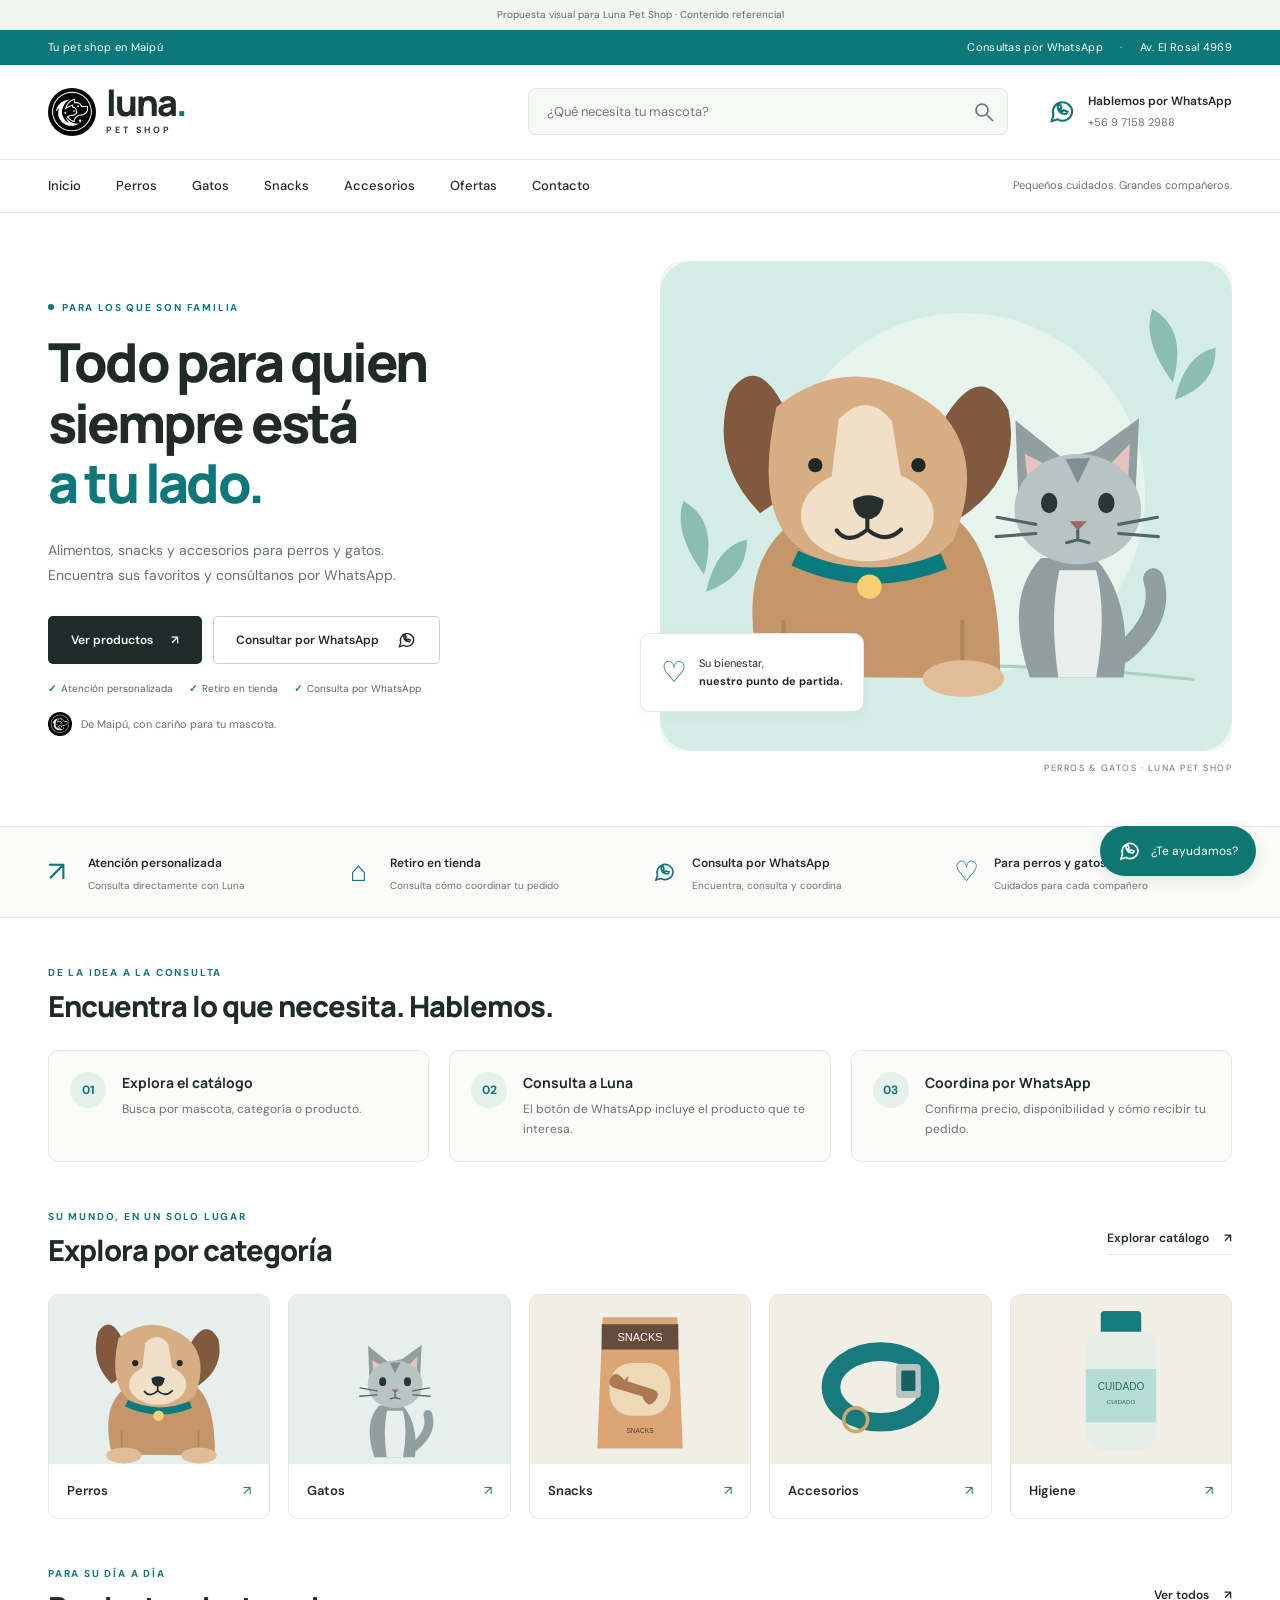
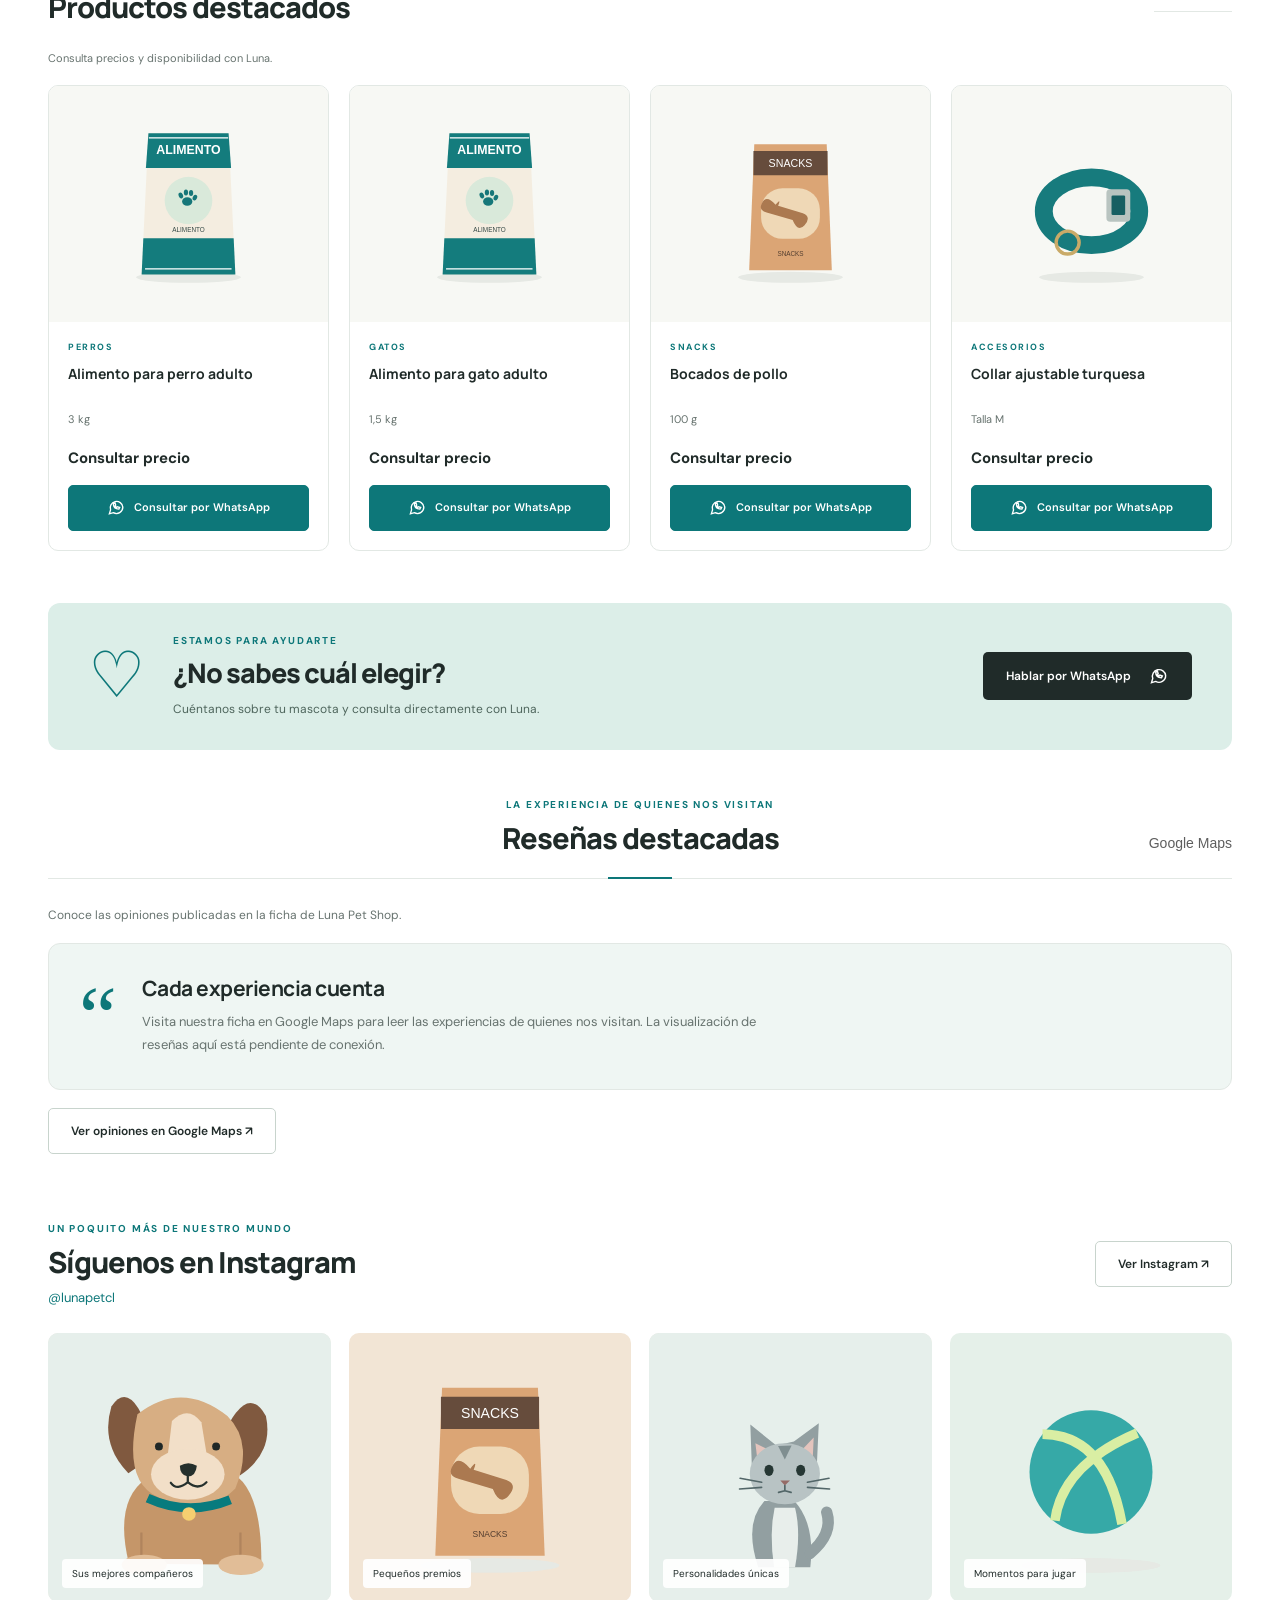
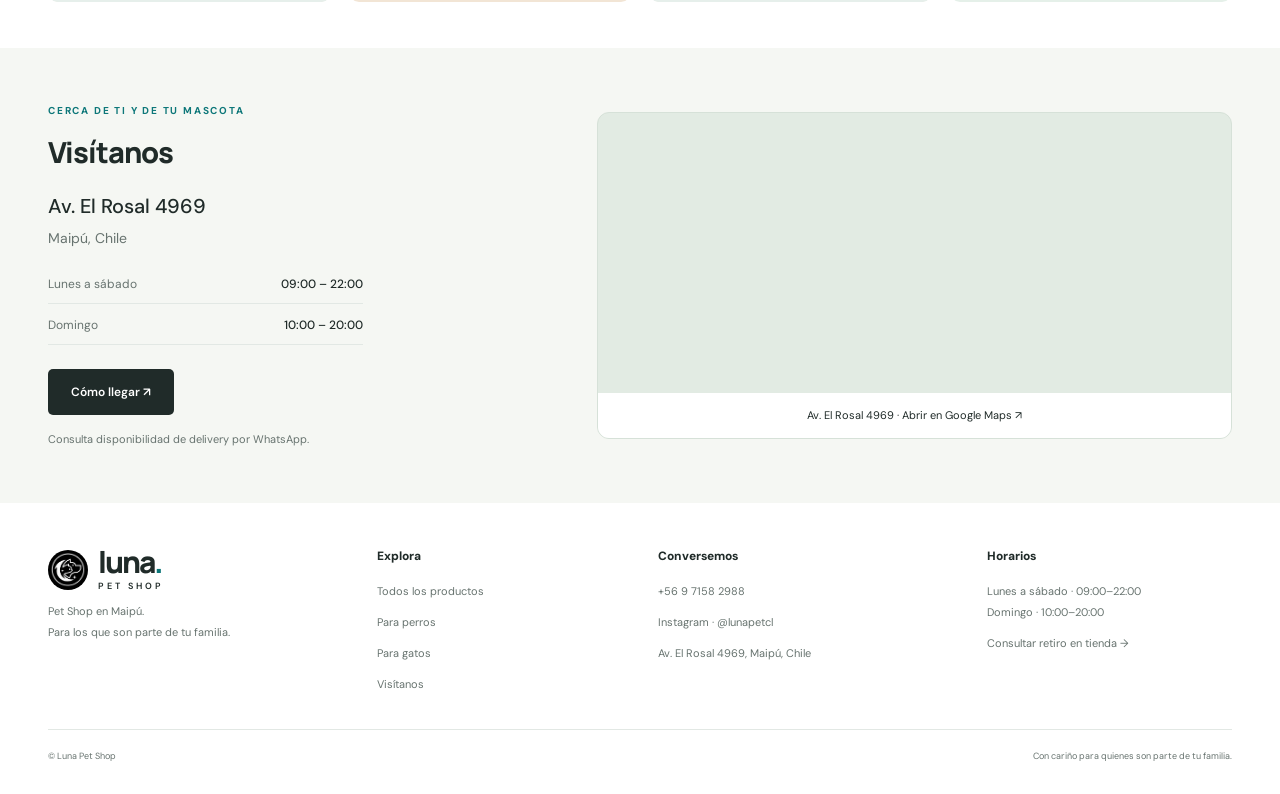
==== index.html @ 45b45372 "Create Luna Pet Shop catalog demo" ====
<!doctype html>
<html lang="es-CL">
<head>
<meta charset="utf-8">
<meta name="viewport" content="width=device-width, initial-scale=1">
<title>Luna Pet Shop | Todo para tu mascota en Maipú</title>
<meta name="description" content="Demo de Luna Pet Shop en Maipú. Explora alimentos, snacks y accesorios para perros y gatos, y consulta por WhatsApp.">
<meta property="og:title" content="Luna Pet Shop | Todo para tu mascota en Maipú">
<meta property="og:description" content="Demo de Luna Pet Shop en Maipú. Explora alimentos, snacks y accesorios para perros y gatos, y consulta por WhatsApp.">
<meta property="og:type" content="website">
<meta property="og:locale" content="es_CL">
<meta property="og:image" content="img/hero/companeros.svg">
<meta name="theme-color" content="#0d7779">
<link rel="icon" href="img/logo/luna.png" type="image/png">
<link href="https://cdn.jsdelivr.net/npm/bootstrap@5.3.3/dist/css/bootstrap.min.css" rel="stylesheet">
<link href="css/style.css" rel="stylesheet">
<script src="js/productos.js" defer>
</script>
<script src="js/main.js" defer>
</script>
<script src="js/resenas-config.js" defer></script>
<script src="js/resenas.js" defer></script>
</head>
<body data-page="home"><a class="skip-link" href="#main">Saltar al contenido</a>
<div class="proposal-bar">Propuesta visual para Luna Pet Shop · Contenido referencial</div>
<header>
<div class="topbar">
<div class="shell"><span>Tu pet shop en Maipú</span><span>Consultas por WhatsApp <span class="top-separator">·</span> Av. El Rosal 4969</span>
</div>
</div>
<div class="shell header-main"><a class="logo" href="index.html" aria-label="Luna Pet Shop, inicio"><img src="img/logo/luna.png" width="48" height="48" alt=""><span>luna<span class="logo-dot">.</span><small>PET SHOP</small></span></a>
<form id="header-search-form" class="header-search" action="productos.html" role="search"><label class="visually-hidden" for="header-search">Buscar productos</label><input id="header-search" name="q" type="search" placeholder="¿Qué necesita tu mascota?"><button type="submit" aria-label="Buscar"><svg viewBox="0 0 24 24" aria-hidden="true"><circle cx="10" cy="10" r="6"/><path d="m15 15 6 6"/></svg></button>
</form><a class="header-wa" data-whatsapp><svg viewBox="0 0 24 24" aria-hidden="true"><path d="M20 11.5a8 8 0 0 1-12 7L3 20l1.5-5A8 8 0 1 1 20 11.5Z"/><path d="M8 7q0 7 7 7l1-2-3-1-1 1-2-2 1-1-1-3Z"/></svg><span>Hablemos por WhatsApp<small>+56 9 7158 2988</small></span></a><button id="menu-toggle" class="menu-toggle" aria-label="Abrir menú" aria-expanded="false" aria-controls="main-nav"><span></span><span></span><span></span></button>
</div>
<nav id="main-nav" class="main-nav" aria-label="Navegación principal">
<div class="shell nav-inner"><a href="index.html">Inicio</a><a href="productos.html?categoria=perros">Perros</a><a href="productos.html?categoria=gatos">Gatos</a><a href="productos.html?categoria=snacks">Snacks</a><a href="productos.html?categoria=accesorios">Accesorios</a><a href="productos.html?ofertas=true">Ofertas</a><a href="index.html#contacto">Contacto</a><span class="nav-note">Pequeños cuidados. Grandes compañeros.</span>
</div>
</nav>
</header>
<main id="main">
<section class="hero shell">
<div class="hero-copy">
<p class="eyebrow"><span></span> PARA LOS QUE SON FAMILIA</p>
<h1>Todo para quien <br>siempre está <br><em>a tu lado.</em>
</h1>
<p class="hero-description">Alimentos, snacks y accesorios para perros y gatos.<br>Encuentra sus favoritos y consúltanos por WhatsApp.</p>
<div class="hero-actions"><a class="button button-dark" href="productos.html">Ver productos <span aria-hidden="true">↗</span></a><a class="button button-outline" data-whatsapp>Consultar por WhatsApp <svg viewBox="0 0 24 24" aria-hidden="true"><path d="M20 11.5a8 8 0 0 1-12 7L3 20l1.5-5A8 8 0 1 1 20 11.5Z"/><path d="M8 7q0 7 7 7l1-2-3-1-1 1-2-2 1-1-1-3Z"/></svg></a>
</div>
<ul class="hero-trust" aria-label="Atención de Luna Pet Shop">
<li>Atención personalizada</li>
<li>Retiro en tienda</li>
<li>Consulta por WhatsApp</li>
</ul>
<div class="hero-footnote"><img src="img/logo/luna.png" width="26" height="26" alt=""><span>De Maipú, con cariño para tu mascota.</span>
</div>
</div>
<div class="hero-visual"><img class="hero-art" src="img/hero/companeros.svg" data-photo-src="" data-fallback="img/hero/companeros.svg" width="560" height="480" alt="Un perro y un gato, compañeros de Luna Pet Shop">
<div class="hero-tag"><span class="tag-paw">♡</span><span>Su bienestar,<br><strong>nuestro punto de partida.</strong></span>
</div><span class="visual-note">PERROS & GATOS · LUNA PET SHOP</span>
</div>
</section>
<section class="benefit-strip">
<div class="shell benefits">
<div><span class="benefit-icon">↗</span>
<p><strong>Atención personalizada</strong><small>Consulta directamente con Luna</small>
</p>
</div>
<div><span class="benefit-icon">⌂</span>
<p><strong>Retiro en tienda</strong><small>Consulta cómo coordinar tu pedido</small>
</p>
</div>
<div><svg viewBox="0 0 24 24" aria-hidden="true"><path d="M20 11.5a8 8 0 0 1-12 7L3 20l1.5-5A8 8 0 1 1 20 11.5Z"/><path d="M8 7q0 7 7 7l1-2-3-1-1 1-2-2 1-1-1-3Z"/></svg>
<p><strong>Consulta por WhatsApp</strong><small>Encuentra, consulta y coordina</small>
</p>
</div>
<div><span class="benefit-icon">♡</span>
<p><strong>Para perros y gatos</strong><small>Cuidados para cada compañero</small>
</p>
</div>
</div>
</section>
<section class="shell section-space consultation-flow" aria-labelledby="flow-title">
<div class="section-heading"><div><p class="eyebrow">DE LA IDEA A LA CONSULTA</p><h2 id="flow-title">Encuentra lo que necesita. Hablemos.</h2></div></div>
<div class="flow-grid">
<article><span class="flow-number" aria-hidden="true">01</span><div><h3>Explora el catálogo</h3><p>Busca por mascota, categoría o producto.</p></div></article>
<article><span class="flow-number" aria-hidden="true">02</span><div><h3>Consulta a Luna</h3><p>El botón de WhatsApp incluye el producto que te interesa.</p></div></article>
<article><span class="flow-number" aria-hidden="true">03</span><div><h3>Coordina por WhatsApp</h3><p>Confirma precio, disponibilidad y cómo recibir tu pedido.</p></div></article>
</div>
</section>
<section class="shell section-space">
<div class="section-heading">
<div>
<p class="eyebrow">SU MUNDO, EN UN SOLO LUGAR</p>
<h2>Explora por categoría</h2>
</div><a class="text-link" href="productos.html">Explorar catálogo <span aria-hidden="true">↗</span></a>
</div>
<div class="category-grid"><a class="category-card" href="productos.html?categoria=perros"><img src="img/categorias/perros.svg" data-photo-src="" data-fallback="img/categorias/perros.svg" alt="Ilustración de perros" width="500" height="500" loading="lazy"><span>Perros<b aria-hidden="true">↗</b></span></a><a class="category-card" href="productos.html?categoria=gatos"><img src="img/categorias/gatos.svg" data-photo-src="" data-fallback="img/categorias/gatos.svg" alt="Ilustración de gatos" width="500" height="500" loading="lazy"><span>Gatos<b aria-hidden="true">↗</b></span></a><a class="category-card" href="productos.html?categoria=snacks"><img src="img/categorias/snacks.svg" data-photo-src="" data-fallback="img/categorias/snacks.svg" alt="Ilustración de snacks" width="500" height="500" loading="lazy"><span>Snacks<b aria-hidden="true">↗</b></span></a><a class="category-card" href="productos.html?categoria=accesorios"><img src="img/categorias/accesorios.svg" data-photo-src="" data-fallback="img/categorias/accesorios.svg" alt="Ilustración de accesorios" width="500" height="500" loading="lazy"><span>Accesorios<b aria-hidden="true">↗</b></span></a><a class="category-card" href="productos.html?categoria=higiene"><img src="img/categorias/higiene.svg" data-photo-src="" data-fallback="img/categorias/higiene.svg" alt="Ilustración de higiene" width="500" height="500" loading="lazy"><span>Higiene<b aria-hidden="true">↗</b></span></a>
</div>
</section>
<section class="shell featured section-space">
<div class="section-heading">
<div>
<p class="eyebrow">PARA SU DÍA A DÍA</p>
<h2>Productos destacados</h2>
</div><a class="text-link" href="productos.html">Ver todos <span aria-hidden="true">↗</span></a>
</div>
<p class="demo-note">Consulta precios y disponibilidad con Luna.</p>
<div id="product-grid" class="product-grid">
</div>
<div id="empty-state" class="empty-state" hidden>
<h3>No encontramos productos aquí</h3>
<p>Prueba otra búsqueda o consulta a Luna por WhatsApp.</p><button id="reset-filters" class="button button-dark" type="button">Ver todos los productos</button>
</div>
<noscript>
<p>Activa JavaScript para explorar los productos. También puedes consultar por WhatsApp.</p>
</noscript>
</section>
<section class="shell advice">
<div class="advice-mark" aria-hidden="true">♡</div>
<div>
<p class="eyebrow">ESTAMOS PARA AYUDARTE</p>
<h2>¿No sabes cuál elegir?</h2>
<p>Cuéntanos sobre tu mascota y consulta directamente con Luna.</p>
</div><a class="button button-dark" data-whatsapp="Hola Luna 🐾, quisiera orientación para elegir un producto para mi mascota.">Hablar por WhatsApp <svg viewBox="0 0 24 24" aria-hidden="true"><path d="M20 11.5a8 8 0 0 1-12 7L3 20l1.5-5A8 8 0 1 1 20 11.5Z"/><path d="M8 7q0 7 7 7l1-2-3-1-1 1-2-2 1-1-1-3Z"/></svg></a>
</section>
<section class="shell section-space reviews" id="resenas" aria-labelledby="reviews-title">
<div class="section-heading">
<div><p class="eyebrow">LA EXPERIENCIA DE QUIENES NOS VISITAN</p><h2 id="reviews-title">Reseñas destacadas</h2></div>
<span class="google-attribution" translate="no">Google Maps</span>
</div>
<div id="reviews-summary" class="reviews-summary" hidden></div>
<p id="reviews-status" class="reviews-status" role="status" aria-live="polite">Conoce las opiniones publicadas en la ficha de Luna Pet Shop.</p>
<div id="reviews-empty" class="reviews-empty"><span class="reviews-symbol" aria-hidden="true">“</span><div><h3>Cada experiencia cuenta</h3><p>Visita nuestra ficha en Google Maps para leer las experiencias de quienes nos visitan. La visualización de reseñas aquí está pendiente de conexión.</p></div></div>
<div class="reviews-grid"></div>
<div class="reviews-actions"><button id="load-reviews" class="button button-outline" type="button" hidden>Cargar reseñas de Google</button><a id="reviews-source" class="button button-outline" href="https://www.google.com/maps/place/Luna+Pet+Shop/data=!4m6!3m5!1s0x9662c3c7f14491bf:0x6c3e3199cd6242b4!8m2!3d-33.4865411!4d-70.7688332!16s%2Fg%2F11h1mkxsmc?hl=es" target="_blank" rel="noopener noreferrer">Ver opiniones en Google Maps ↗</a></div>
<div id="reviews-attributions" class="review-credits"></div>
<p id="reviews-policy" class="review-policy" hidden>Opiniones de usuarios de Google Maps. <a href="https://support.google.com/contributionpolicy/answer/7400114" target="_blank" rel="noopener noreferrer">Política de reseñas de Google</a>.</p>
</section>
<section class="shell section-space instagram">
<div class="section-heading">
<div>
<p class="eyebrow">UN POQUITO MÁS DE NUESTRO MUNDO</p>
<h2>Síguenos en Instagram</h2>
<p>@lunapetcl</p>
</div><a class="button button-outline" href="https://www.instagram.com/lunapetcl/" target="_blank" rel="noopener noreferrer">Ver Instagram ↗</a>
</div>
<div class="instagram-grid"><a class="instagram-card" href="https://www.instagram.com/lunapetcl/" target="_blank" rel="noopener noreferrer" aria-label="Ver en Instagram: Sus mejores compañeros"><img src="img/categorias/perros.svg" data-photo-src="" data-fallback="img/categorias/perros.svg" alt="Espacio para una fotografía real de perros" loading="lazy"><span class="instagram-caption">Sus mejores compañeros</span><span class="instagram-overlay">Ver en Instagram ↗</span></a><a class="instagram-card" href="https://www.instagram.com/lunapetcl/" target="_blank" rel="noopener noreferrer" aria-label="Ver en Instagram: Pequeños premios"><img src="img/productos/snack.svg" data-photo-src="" data-fallback="img/productos/snack.svg" alt="Espacio para una fotografía de snacks del negocio" loading="lazy"><span class="instagram-caption">Pequeños premios</span><span class="instagram-overlay">Ver en Instagram ↗</span></a><a class="instagram-card" href="https://www.instagram.com/lunapetcl/" target="_blank" rel="noopener noreferrer" aria-label="Ver en Instagram: Personalidades únicas"><img src="img/categorias/gatos.svg" data-photo-src="" data-fallback="img/categorias/gatos.svg" alt="Espacio para una fotografía real de gatos" loading="lazy"><span class="instagram-caption">Personalidades únicas</span><span class="instagram-overlay">Ver en Instagram ↗</span></a>
<a class="instagram-card" href="https://www.instagram.com/lunapetcl/" target="_blank" rel="noopener noreferrer" aria-label="Ver en Instagram: Momentos para jugar"><img src="img/productos/pelota.svg" data-photo-src="" data-fallback="img/productos/pelota.svg" alt="Accesorios para jugar con tu mascota" loading="lazy"><span class="instagram-caption">Momentos para jugar</span><span class="instagram-overlay">Ver en Instagram ↗</span></a>
</div>
</section>
<section id="contacto" class="visit">
<div class="shell visit-grid">
<div>
<p class="eyebrow">CERCA DE TI Y DE TU MASCOTA</p>
<h2>Visítanos</h2>
<p class="address">Av. El Rosal 4969<br><span>Maipú, Chile</span>
</p>
<dl class="hours">
<div>
<dt>Lunes a sábado</dt>
<dd>09:00 – 22:00</dd>
</div>
<div>
<dt>Domingo</dt>
<dd>10:00 – 20:00</dd>
</div>
</dl><a class="button button-dark" href="https://www.google.com/maps/place/Luna+Pet+Shop/data=!4m6!3m5!1s0x9662c3c7f14491bf:0x6c3e3199cd6242b4!8m2!3d-33.4865411!4d-70.7688332!16s%2Fg%2F11h1mkxsmc?hl=es" target="_blank" rel="noopener noreferrer">Cómo llegar ↗</a>
<p class="delivery-note">Consulta disponibilidad de delivery por WhatsApp.</p>
</div>
<div class="map-panel"><iframe title="Mapa: Luna Pet Shop, Av. El Rosal 4969, Maipú" src="https://maps.google.com/maps?q=Luna+Pet+Shop,+Av.+El+Rosal+4969,+Maipu&amp;ll=-33.4865411,-70.7688332&amp;z=17&amp;output=embed" loading="lazy" referrerpolicy="no-referrer-when-downgrade"></iframe><a href="https://www.google.com/maps/place/Luna+Pet+Shop/data=!4m6!3m5!1s0x9662c3c7f14491bf:0x6c3e3199cd6242b4!8m2!3d-33.4865411!4d-70.7688332!16s%2Fg%2F11h1mkxsmc?hl=es" target="_blank" rel="noopener noreferrer">Av. El Rosal 4969 · Abrir en Google Maps ↗</a>
</div>
</div>
</section>
</main>
<footer>
<div class="shell footer-grid">
<div><a class="logo" href="index.html" aria-label="Luna Pet Shop, inicio"><img src="img/logo/luna.png" width="48" height="48" alt=""><span>luna<span class="logo-dot">.</span><small>PET SHOP</small></span></a>
<p>Pet Shop en Maipú.<br>Para los que son parte de tu familia.</p>
</div>
<div>
<h2>Explora</h2><a href="productos.html">Todos los productos</a><a href="productos.html?categoria=perros">Para perros</a><a href="productos.html?categoria=gatos">Para gatos</a><a href="index.html#contacto">Visítanos</a>
</div>
<div>
<h2>Conversemos</h2><a data-whatsapp>+56 9 7158 2988</a><a href="https://www.instagram.com/lunapetcl/" target="_blank" rel="noopener noreferrer">Instagram · @lunapetcl</a>
<p>Av. El Rosal 4969, Maipú, Chile</p>
</div>
<div>
<h2>Horarios</h2>
<p>Lunes a sábado · 09:00–22:00<br>Domingo · 10:00–20:00</p><a data-whatsapp="Hola Luna, quisiera consultar si puedo retirar mi pedido en tienda.">Consultar retiro en tienda →</a>
</div>
</div>
<div class="shell footer-bottom"><span>© Luna Pet Shop</span><span>Con cariño para quienes son parte de tu familia.</span>
</div>
</footer><a class="floating-wa" data-whatsapp aria-label="Consultar por WhatsApp"><svg viewBox="0 0 24 24" aria-hidden="true"><path d="M20 11.5a8 8 0 0 1-12 7L3 20l1.5-5A8 8 0 1 1 20 11.5Z"/><path d="M8 7q0 7 7 7l1-2-3-1-1 1-2-2 1-1-1-3Z"/></svg><span>¿Te ayudamos?</span></a>
</body>
</html>
---- css/style.css ----
@import url('https://fonts.googleapis.com/css2?family=DM+Sans:wght@400;500;600;700&family=Manrope:wght@400;500;600;700;800&display=swap');
:root{--luna-primary:#0d7779;--luna-dark:#202b29;--luna-light:#eff6f3;--luna-muted:#67736f;--luna-border:#e2e8e4;--luna-white:#fff}

*{box-sizing:border-box}
body{margin:0;color:var(--luna-dark);font-family:'DM Sans',Arial,sans-serif;font-size:15px;background:#fff}
h1,h2,h3,p{margin:0}
h1,h2,h3,.logo{font-family:Manrope,Arial,sans-serif}
a{color:inherit;text-decoration:none}
button,input{font:inherit}
button,a,input{touch-action:manipulation}
button{cursor:pointer}
img{max-width:100%;height:auto}
svg{width:24px;height:24px;fill:none;stroke:currentColor;stroke-width:1.7;flex-shrink:0}
a,button{transition:background .18s,color .18s,transform .18s,border-color .18s}
a:focus-visible,button:focus-visible,input:focus-visible{outline:3px solid #167f81;outline-offset:4px}
a:hover{color:var(--luna-primary)}
.shell{width:min(1240px,calc(100% - 96px));margin-inline:auto}
.topbar{background:var(--luna-primary);color:white;font-size:11px;letter-spacing:.3px;padding:9px 0}
.topbar .shell{display:flex;justify-content:space-between}
.top-separator{padding:0 14px}
.header-main{display:flex;align-items:center;gap:40px;padding-block:23px}
.logo{display:flex;align-items:center;gap:10px;flex-shrink:0}
.logo img,.hero-footnote img{display:block;aspect-ratio:1;object-fit:contain;background:#000;border-radius:50%;padding:2px;flex-shrink:0}
.logo>span{font-size:36px;line-height:.85;font-weight:800;letter-spacing:-2px}
.logo-dot{color:var(--luna-primary)}
.logo small{display:block;font-family:'DM Sans',Arial,sans-serif;font-size:9px;letter-spacing:3px;font-weight:600;margin-top:9px}
.header-search{margin-left:auto;max-width:480px;flex:1;position:relative}
.header-search input{width:100%;border:1px solid var(--luna-border);border-radius:7px;background:#f7f9f7;padding:13px 48px 13px 18px;font-size:13px}
.header-search button{position:absolute;right:3px;top:3px;border:0;background:none;width:42px;height:42px;color:var(--luna-muted)}
.header-wa{display:flex;align-items:center;gap:11px;font-size:12px;font-weight:600}
.header-wa svg{color:var(--luna-primary);width:29px;height:29px}
.header-wa small{display:block;font-size:11px;color:var(--luna-muted);margin-top:4px;font-weight:400}
.main-nav{border-block:1px solid var(--luna-border)}
.nav-inner{display:flex;align-items:center;gap:35px;min-height:52px;font-size:13px;font-weight:500}
.nav-inner a{padding-block:16px}
.nav-note{margin-left:auto;font-size:11px;color:var(--luna-muted);font-weight:400}
.menu-toggle{display:none}
.hero{display:grid;grid-template-columns:1fr 1fr;gap:40px;align-items:center;padding-block:48px 50px}
.eyebrow{font-size:10px;letter-spacing:1.8px;font-weight:700;color:var(--luna-primary);margin-bottom:17px}
.hero .eyebrow{display:flex;align-items:center;gap:8px}
.eyebrow>span{width:6px;height:6px;border-radius:50%;background:var(--luna-primary)}
h1{font-size:clamp(38px,4.2vw,61px);line-height:1.13;letter-spacing:-2.8px;font-weight:800}
.hero h1 em{color:var(--luna-primary);font-style:normal}
.hero-description{line-height:1.8;color:var(--luna-muted);font-size:14px;margin-top:24px}
.hero-actions{display:flex;gap:11px;margin-top:28px}
.button{display:inline-flex;align-items:center;justify-content:center;gap:18px;min-height:46px;padding:13px 22px;border:1px solid transparent;border-radius:5px;font-size:12px;font-weight:600;white-space:normal}
.button svg{width:20px;height:20px}
.button-dark{background:var(--luna-dark);color:#fff}
.button-dark:hover{background:var(--luna-primary);color:white}
.button-outline{border-color:#c8d4cd;background:transparent}
.button-outline:hover{background:var(--luna-light);border-color:var(--luna-primary)}
.hero-footnote{display:flex;align-items:center;gap:9px;margin-top:16px;font-size:11px;color:var(--luna-muted)}
.hero-footnote img{width:24px}
.hero-visual{position:relative;padding-bottom:25px}
.hero-art{display:block;width:100%;aspect-ratio:7/6;object-fit:cover;border-radius:22px;background:var(--luna-light)}
.hero-tag{position:absolute;bottom:64px;left:-20px;padding:15px 20px;background:#fff;border:1px solid var(--luna-border);border-radius:10px;display:flex;gap:12px;align-items:center;font-size:11px;line-height:1.6;box-shadow:0 4px 16px #20362b08}
.tag-paw{font-size:29px;color:var(--luna-primary)}
.visual-note{position:absolute;bottom:0;right:0;font-size:9px;letter-spacing:1.5px;color:var(--luna-muted)}
.benefit-strip{border-block:1px solid var(--luna-border);background:#fbfcfa}
.benefits{display:grid;grid-template-columns:repeat(4,1fr);padding-block:24px;gap:24px}
.benefits>div{display:flex;align-items:center;gap:14px}
.benefits svg,.benefit-icon{color:var(--luna-primary);font-size:28px;min-width:26px}
.benefits strong{font-size:12px;font-weight:600}
.benefits small{display:block;color:var(--luna-muted);font-size:10px;margin-top:5px}
.section-space{padding-block:47px 0}
.section-heading{display:flex;align-items:center;justify-content:space-between;gap:20px;margin-bottom:26px}
.section-heading .eyebrow{margin-bottom:9px}
h2{font-size:29px;font-weight:800;letter-spacing:-1px}
.text-link{font-size:12px;font-weight:600;border-bottom:1px solid var(--luna-border);padding-block:7px}
.text-link span{margin-left:12px}
.category-grid{display:grid;grid-template-columns:repeat(5,1fr);gap:18px}
.category-card{transition:transform .25s,border-color .25s;border:1px solid var(--luna-border);border-radius:10px;overflow:hidden;background:#f8faf7}
.category-card img{display:block;width:100%;aspect-ratio:1.3;object-fit:cover;transition:transform .25s}
.category-card span{display:flex;justify-content:space-between;padding:17px 18px;font-size:13px;font-weight:600;background:white}
.category-card b{font-weight:400;color:var(--luna-primary)}
.category-card:hover{transform:translateY(-3px);border-color:#a0c9bf}
.category-card:hover img{transform:scale(1.025)}
.demo-note{font-size:11px;color:var(--luna-muted);margin-bottom:18px}
.product-grid{display:grid;grid-template-columns:repeat(4,minmax(0,1fr));gap:20px}
.product-card{border:1px solid var(--luna-border);border-radius:10px;overflow:hidden;display:flex;flex-direction:column;background:#fff;transition:transform .2s,border-color .2s}
.product-card:hover{transform:translateY(-3px);border-color:#aac9bf}
.product-image{background:#f7f8f4;position:relative}
.product-image img{display:block;width:100%;aspect-ratio:1.18;object-fit:contain;padding:12px}
.product-body{padding:19px;display:flex;flex:1;flex-direction:column}
.brand-label{font-size:9px;letter-spacing:1.5px;color:var(--luna-primary);text-transform:uppercase;font-weight:700;margin-bottom:8px}
.product-body h3{font-size:14px;line-height:1.5;font-weight:700;min-height:42px}
.product-size{font-size:11px;color:var(--luna-muted);margin-top:6px}
.product-price{font-size:15px;font-weight:700;margin-top:auto;padding-top:20px}
.product-actions{display:flex;margin-top:15px}
.consult-button{display:flex;align-items:center;justify-content:center;gap:8px;flex:1;background:var(--luna-primary);color:var(--luna-white);border:1px solid var(--luna-primary);border-radius:5px;text-align:center;padding:12px 8px;font-size:11px;font-weight:600;min-height:46px;line-height:1.4}
.consult-button svg{width:19px;height:19px}
.consult-button span{min-width:0}
.consult-button:hover{background:var(--luna-dark);border-color:var(--luna-dark);color:white;transform:translateY(-1px)}
.offer-badge{position:absolute;top:12px;left:12px;font-size:10px;padding:5px 9px;background:var(--luna-primary);color:white;border-radius:4px}
.advice{margin-top:52px;padding:30px 40px;background:#dceee8;border-radius:12px;display:flex;align-items:center;gap:28px}
.advice-mark{font-size:64px;color:var(--luna-primary);line-height:1}
.advice .eyebrow{margin-bottom:9px}
.advice h2{font-size:27px}
.advice p:not(.eyebrow){font-size:12px;margin-top:10px;color:#4e655c;line-height:1.7}
.advice .button{margin-left:auto;flex-shrink:0}
.instagram .section-heading p:not(.eyebrow){font-size:13px;color:var(--luna-primary);margin-top:8px}
.instagram-grid{display:grid;grid-template-columns:repeat(4,1fr);gap:18px}
.instagram-card{display:block;position:relative;border-radius:10px;overflow:hidden;background:#edece3;transition:transform .25s}
.instagram-grid img{display:block;width:100%;aspect-ratio:1.05;object-fit:cover;transition:transform .25s}
.instagram-card:nth-child(2){background:#f2e5d5}
.instagram-card:nth-child(4){background:#e5f0e9}
.instagram-caption{position:absolute;bottom:14px;left:14px;background:#ffffffec;border-radius:4px;padding:7px 10px;font-size:10px;z-index:1;pointer-events:none}
.visit{margin-top:46px;background:#f5f7f3;padding-block:47px}
.visit-grid{display:grid;grid-template-columns:1fr 1.3fr;gap:60px;align-items:center}
.visit-grid>div:first-child{padding:8px 0}
.hours>div{padding-bottom:10px;border-bottom:1px solid var(--luna-border)}
.address{font-size:20px;font-weight:500;line-height:1.5;margin-top:21px}
.address span{font-size:14px;color:var(--luna-muted);font-weight:400}
.hours{max-width:315px;margin-block:24px}
.hours>div{display:flex;justify-content:space-between;gap:20px;font-size:12px;margin-bottom:12px}
.hours dt{font-weight:400;color:var(--luna-muted)}
.hours dd{margin:0;font-weight:500}
.delivery-note{font-size:11px;color:var(--luna-muted);margin-top:16px}
.map-panel{width:100%;min-width:0;border:1px solid #d6e1d8;border-radius:12px;overflow:hidden;background:#e2ebe3;min-height:310px}
.map-panel iframe{display:block;width:100%;height:280px;border:0}
.map-panel>a{display:block;background:white;text-align:center;padding:14px;font-size:11px}
footer{padding-top:46px}
.footer-grid{display:grid;grid-template-columns:1.2fr 1fr 1.2fr 1fr;gap:35px;padding-bottom:35px}
.footer-grid .logo>span{font-size:30px}
.footer-grid .logo img{width:40px}
.footer-grid h2{font-family:'DM Sans',Arial,sans-serif;font-size:12px;letter-spacing:0;margin-bottom:18px}
.footer-grid p,.footer-grid>div>a:not(.logo){display:block;font-size:11px;color:var(--luna-muted);line-height:1.9;margin-top:10px}
.footer-bottom{border-top:1px solid var(--luna-border);padding-block:20px 30px;display:flex;justify-content:space-between;gap:20px;font-size:9px;color:var(--luna-muted)}
.floating-wa{position:fixed;bottom:24px;right:24px;background:#0d7770;color:white;border-radius:50px;display:flex;align-items:center;gap:9px;padding:13px 18px;box-shadow:0 4px 15px #173f2c20;z-index:20;font-size:12px}
.floating-wa:hover{color:white;background:#195d53}
.skip-link{position:fixed;top:-100px;left:12px;padding:12px;background:white;z-index:100}
.skip-link:focus{top:12px}
.visually-hidden{position:absolute!important;width:1px;height:1px;padding:0;margin:-1px;overflow:hidden;clip:rect(0,0,0,0);white-space:nowrap;border:0}
.catalog-intro{padding-block:30px 40px;background:var(--luna-light)}
.breadcrumb-line{font-size:11px;color:var(--luna-muted);margin-bottom:28px}
.catalog-intro h1{font-size:44px;letter-spacing:-1.8px}
.catalog-intro p:last-child{color:var(--luna-muted);font-size:14px;margin-top:15px}
.catalog-section{padding-top:32px}
.catalog-toolbar{display:flex;align-items:end;gap:24px;justify-content:space-between}
.catalog-search{width:min(100%,600px)}
.catalog-search label{display:block;font-size:12px;font-weight:600;margin-bottom:10px}
.catalog-search input{width:100%;border:1px solid #cedbd2;padding:14px 16px;border-radius:6px;background:#fafcf9}
.offers-toggle{display:flex;align-items:center;gap:9px;font-size:12px;min-height:48px}
.offers-toggle input{width:18px;height:18px;accent-color:var(--luna-primary)}
.filter-list{display:flex;flex-wrap:wrap;gap:9px;margin-top:25px}
.filter-list button{border:1px solid var(--luna-border);background:white;padding:11px 20px;min-height:44px;border-radius:6px;font-size:12px}
.filter-list button.active{background:var(--luna-primary);color:white;border-color:var(--luna-primary)}
.catalog-meta{display:flex;justify-content:space-between;gap:20px;margin-block:25px 18px;font-size:11px;color:var(--luna-muted)}
.catalog-advice{margin-bottom:50px}
.empty-state{padding:60px 20px;text-align:center;border:1px dashed #bdcfc4;border-radius:10px;background:#f7faf7}
.empty-state h3{font-size:23px;letter-spacing:-.5px}
.empty-state p{font-size:13px;color:var(--luna-muted);margin-block:12px 23px}
[hidden]{display:none!important}


.proposal-bar{background:#f2f5f2;color:#596963;text-align:center;padding:7px 20px;font-size:10px;line-height:1.5;border-bottom:1px solid var(--luna-border)}

.hero-trust{display:flex;flex-wrap:wrap;gap:8px 16px;padding:0;margin:17px 0 0;list-style:none;font-size:10px;color:#52675d}
.hero-trust li::before{content:"✓";color:var(--luna-primary);font-weight:700;margin-right:5px}

.instagram-card:hover{transform:translateY(-2px)}
.instagram-card:hover img{transform:scale(1.025)}
.instagram-overlay{position:absolute;inset:0;display:flex;align-items:center;justify-content:center;background:#173d3340;color:white;font-size:12px;font-weight:600;opacity:0;transition:opacity .25s}
.instagram-card:hover .instagram-overlay,.instagram-card:focus-visible .instagram-overlay{opacity:1}


.flow-grid{display:grid;grid-template-columns:repeat(3,minmax(0,1fr));gap:20px}
.flow-grid article{display:flex;align-items:flex-start;gap:16px;padding:21px;border:1px solid var(--luna-border);border-radius:10px;background:#fbfcfa}
.flow-number{font-size:12px;font-weight:700;color:var(--luna-primary);background:#e5f1eb;border-radius:50%;min-width:36px;height:36px;display:grid;place-items:center}
.flow-grid h3{font-size:14px;font-weight:700;line-height:1.5}
.flow-grid p{font-size:12px;color:var(--luna-muted);line-height:1.7;margin-top:6px}
.reviews{padding-bottom:8px}.reviews .section-heading{justify-content:center;text-align:center;position:relative;padding-bottom:22px;border-bottom:1px solid var(--luna-border)}.reviews .section-heading::after{content:"";position:absolute;bottom:-1px;left:calc(50% - 32px);width:64px;height:2px;background:var(--luna-primary)}.reviews .google-attribution{position:absolute;right:0;bottom:24px}
.google-attribution{font-family:Arial,sans-serif;font-style:normal;font-weight:400;font-size:14px;letter-spacing:normal;white-space:nowrap;color:#5e5e5e}
.reviews-status{font-size:12px;color:var(--luna-muted);line-height:1.7;margin-bottom:18px}
.reviews-empty{display:flex;align-items:center;gap:25px;background:var(--luna-light);border:1px solid var(--luna-border);border-radius:12px;padding:30px}
.reviews-symbol{color:var(--luna-primary);font-family:Georgia,serif;font-size:85px;line-height:1}
.reviews-empty h3{font-size:21px;letter-spacing:-.5px;font-weight:700}
.reviews-empty p{font-size:13px;line-height:1.8;color:var(--luna-muted);max-width:660px;margin-top:9px}
.reviews-actions{display:flex;flex-wrap:wrap;gap:10px;margin-top:18px}
.reviews-grid{display:grid;grid-template-columns:repeat(3,minmax(0,1fr));gap:20px}
.review-card{padding:24px;border:1px solid var(--luna-border);border-radius:10px;background:#f8faf8;display:flex;flex-direction:column;min-width:0;transition:transform .25s,border-color .25s}.review-card:hover{transform:translateY(-2px);border-color:#b4cec3}
.review-author{display:flex;align-items:center;gap:12px}
.review-avatar{width:38px;height:38px;flex-shrink:0;display:grid;place-items:center;border-radius:50%;background:#e5f1eb;color:var(--luna-primary);font-weight:700}
.review-name{font-size:13px;font-weight:600;overflow-wrap:anywhere}
.review-rating{display:flex;align-items:center;gap:12px;color:var(--luna-primary);font-size:14px;font-weight:700;margin-top:17px}.review-stars{font-size:20px;letter-spacing:2px;line-height:1}.review-rating-value{color:var(--luna-dark);padding-right:12px;border-right:1px solid #cbd7ce}.review-business{min-width:0;flex:1}.review-business h3{font-size:14px;font-weight:700}.review-source-label{font-size:10px;color:var(--luna-muted)}.review-quote{font-family:Georgia,serif;font-size:38px;color:#bdcfc5;line-height:1}.review-footer{margin-top:auto;padding-top:8px}
.review-date{font-size:11px;color:var(--luna-muted);margin-top:6px}
.review-text{font-size:15px;font-style:italic;line-height:1.8;margin-block:18px;white-space:pre-line;overflow-wrap:anywhere}
.review-original{font-size:11px;color:var(--luna-primary);margin-top:8px;min-height:44px;display:flex;align-items:center}
.reviews-summary{display:flex;align-items:center;flex-wrap:wrap;gap:12px;margin-bottom:18px;font-size:12px;color:var(--luna-muted)}
.review-score{font-family:Manrope,Arial,sans-serif;font-size:28px;color:var(--luna-dark)}
.review-credits,.review-policy{font-size:11px;color:var(--luna-muted);line-height:1.8;margin-top:12px}
.review-credits{display:flex;flex-wrap:wrap;gap:10px}
.review-policy a{text-decoration:underline}
@media(min-width:1500px){.hero{gap:80px}
}

@media(max-width:1100px){.product-grid{grid-template-columns:repeat(3,minmax(0,1fr))}
.shell{width:calc(100% - 64px)}
.header-main{gap:24px}
.nav-inner{gap:25px}
.nav-note{display:none}
.hero{gap:28px}
h1{font-size:47px}
.hero-actions{flex-wrap:wrap}
.benefits{gap:16px}
.benefits>div{gap:9px}
.benefits small{font-size:9px}
.advice{padding:30px}
.advice-mark{display:none}
.visit-grid{gap:40px}
.footer-grid{gap:25px}
.product-body{padding:15px}
}

@media(max-width:800px){.flow-grid{grid-template-columns:1fr;gap:12px}.flow-grid article{padding:17px}.reviews-grid{grid-template-columns:repeat(2,minmax(0,1fr))}.shell{width:calc(100% - 40px)}
.header-wa span{display:none}
.header-main{gap:20px;padding-block:18px}
.hero{padding-block:40px;gap:20px}
h1{font-size:39px;letter-spacing:-1.7px}
.hero-description{font-size:12px}
.hero-description br{display:none}
.hero-description br::after{content:" "}
.hero-tag{left:-12px;bottom:47px;padding:10px 12px;font-size:9px}
.hero-actions .button{padding:11px 15px;font-size:11px}
.hero-footnote{font-size:9px}
.benefits{grid-template-columns:repeat(2,1fr);gap:22px;padding-block:25px}
.benefits small{font-size:10px}
.category-grid{gap:10px}
.category-card span{padding:13px 10px;font-size:11px}
.product-grid{grid-template-columns:repeat(2,minmax(0,1fr));gap:16px}
.advice{gap:20px}
.advice h2{font-size:24px}
.advice .button{max-width:190px}
.instagram-grid{gap:12px}
.instagram-caption{left:8px;bottom:8px;font-size:8px;padding:5px}
.visit-grid{gap:25px;grid-template-columns:1fr 1.1fr}
.footer-grid{grid-template-columns:repeat(2,1fr);gap:30px}
.footer-bottom{flex-direction:column;gap:8px;padding-bottom:85px}
}

@media(max-width:600px){.reviews-grid{grid-template-columns:1fr}.reviews .section-heading{align-items:center;flex-direction:column;gap:12px}.reviews .google-attribution{position:static}.reviews-empty{gap:15px;padding:22px}.reviews-symbol{font-size:55px}.reviews-empty h3{font-size:19px}.reviews-empty p{font-size:12px}.review-card{padding:20px}.consultation-flow h2{font-size:23px}.hero-trust{gap:7px 12px;font-size:9px}
.proposal-bar{font-size:9px;padding:7px 18px}
.instagram-overlay{font-size:10px}
.shell{width:calc(100% - 36px)}
.topbar{font-size:9px;padding-block:8px}
.topbar .shell>span:last-child{font-size:0}
.topbar .shell>span:last-child:after{content:'Consultas por WhatsApp';font-size:9px}
.header-main{flex-wrap:wrap;gap:16px;padding-block:16px}
.logo>span{font-size:31px}
.logo img{width:42px}
.header-wa{margin-left:auto}
.header-wa svg{width:25px}
.menu-toggle{display:flex;flex-direction:column;justify-content:center;gap:5px;width:44px;height:44px;border:1px solid var(--luna-border);border-radius:5px;background:white;padding:11px}
.menu-toggle span{width:20px;height:2px;background:var(--luna-dark)}
.header-search{order:4;flex-basis:100%;max-width:none}
.header-search input{font-size:12px;padding-block:12px}
.main-nav{display:none}
.main-nav.is-open{display:block}
.nav-inner{align-items:stretch;flex-direction:column;gap:0;padding-block:6px}
.nav-inner a{padding:13px 0;border-bottom:1px solid #edf1ed}
.hero{grid-template-columns:1fr;padding-block:32px;gap:28px}
.hero h1{font-size:42px;letter-spacing:-1.9px}
.hero h1 br:first-child{display:none}
.hero-description{font-size:13px;margin-top:18px}
.hero .eyebrow{font-size:9px;margin-bottom:15px}
.hero-actions{gap:8px;margin-top:22px;flex-wrap:nowrap}
.hero-actions .button{font-size:10px;padding:12px;gap:9px;flex:1}
.hero-actions .button svg{width:17px}
.hero-footnote{margin-top:14px;font-size:10px}
.hero-visual{margin-left:10px;padding-bottom:20px}
.hero-art{max-height:340px;object-fit:cover}
.hero-tag{left:-10px;bottom:38px;font-size:10px;padding:10px 15px}
.visual-note{font-size:8px}
.benefits{gap:21px 13px}
.benefits strong{font-size:10px}
.benefits small{font-size:9px;line-height:1.5;margin-top:3px}
.benefits>div{gap:9px}
.benefit-icon{font-size:24px}
.benefits svg{width:23px}
.section-space{padding-top:31px}
.section-heading{gap:12px;align-items:end;margin-bottom:20px}
h2{font-size:24px}
.eyebrow{font-size:8px;letter-spacing:1.4px}
.text-link{font-size:10px;white-space:nowrap}
.text-link span{margin-left:4px}
.category-grid{grid-template-columns:repeat(6,minmax(0,1fr));gap:12px}
.category-card{grid-column:span 2}
.category-card:nth-child(n+4){grid-column:span 3}
.category-card img{aspect-ratio:1.15}
.category-card:nth-child(n+4) img{aspect-ratio:1.8;object-fit:cover}
.category-card span{font-size:11px;padding:12px}
.product-grid{gap:12px}
.product-image img{padding:5px;aspect-ratio:1.02}
.product-body{padding:13px 11px}
.product-body h3{font-size:12px;min-height:36px}
.brand-label{font-size:8px}
.product-size{font-size:10px}
.product-price{font-size:12px;padding-top:15px}
.product-actions{gap:5px;margin-top:12px}
.consult-button{font-size:10px;padding:10px 6px;gap:5px}
.consult-button svg{width:17px;height:17px}
.demo-note{font-size:10px;line-height:1.6}
.advice{margin-top:31px;flex-direction:column;align-items:start;padding:23px;gap:20px}
.advice .button{margin-left:0;max-width:none}
.advice h2{font-size:25px}
.instagram .section-heading{flex-wrap:wrap}
.instagram .section-heading .button{font-size:10px;padding:11px 14px}
.instagram-grid{grid-template-columns:repeat(2,1fr);gap:12px}
.instagram-caption{font-size:9px}
.visit{margin-top:29px;padding-block:30px}
.visit-grid{grid-template-columns:1fr;gap:28px}
.map-panel{min-height:260px}
.map-panel iframe{height:245px}
.address{margin-top:16px}
.footer-grid{gap:29px 20px}
.footer-grid h2{font-size:11px}
.footer-grid p,.footer-grid>div>a:not(.logo){font-size:10px;overflow-wrap:anywhere}
.footer-grid .logo>span{font-size:28px}
.footer-grid .logo img{width:36px}
.floating-wa{bottom:12px;right:12px;padding:10px;border-radius:50%;width:44px;height:44px;min-width:44px;min-height:44px}
.floating-wa svg{width:22px;height:22px}
.floating-wa span{display:none}
.catalog-intro{padding-block:23px 30px}
.catalog-intro h1{font-size:35px}
.catalog-intro p:last-child{font-size:12px;line-height:1.7}
.catalog-toolbar{flex-direction:column;align-items:start;gap:9px}
.catalog-search input{font-size:13px}
.filter-list{gap:7px;margin-top:18px}
.filter-list button{font-size:11px;padding:10px 15px}
.catalog-meta{flex-direction:column;gap:7px;margin-block:20px 15px}
.catalog-advice{margin-bottom:35px}
.empty-state{padding:40px 15px}
.empty-state h3{font-size:20px}
}

@media(max-width:359px){.product-grid{grid-template-columns:1fr}
.product-body h3{min-height:0}
.hero-actions{flex-direction:column}
.consult-button{font-size:12px}
}

@media(prefers-reduced-motion:reduce){*,*::before,*::after{transition:none!important;scroll-behavior:auto!important}
}
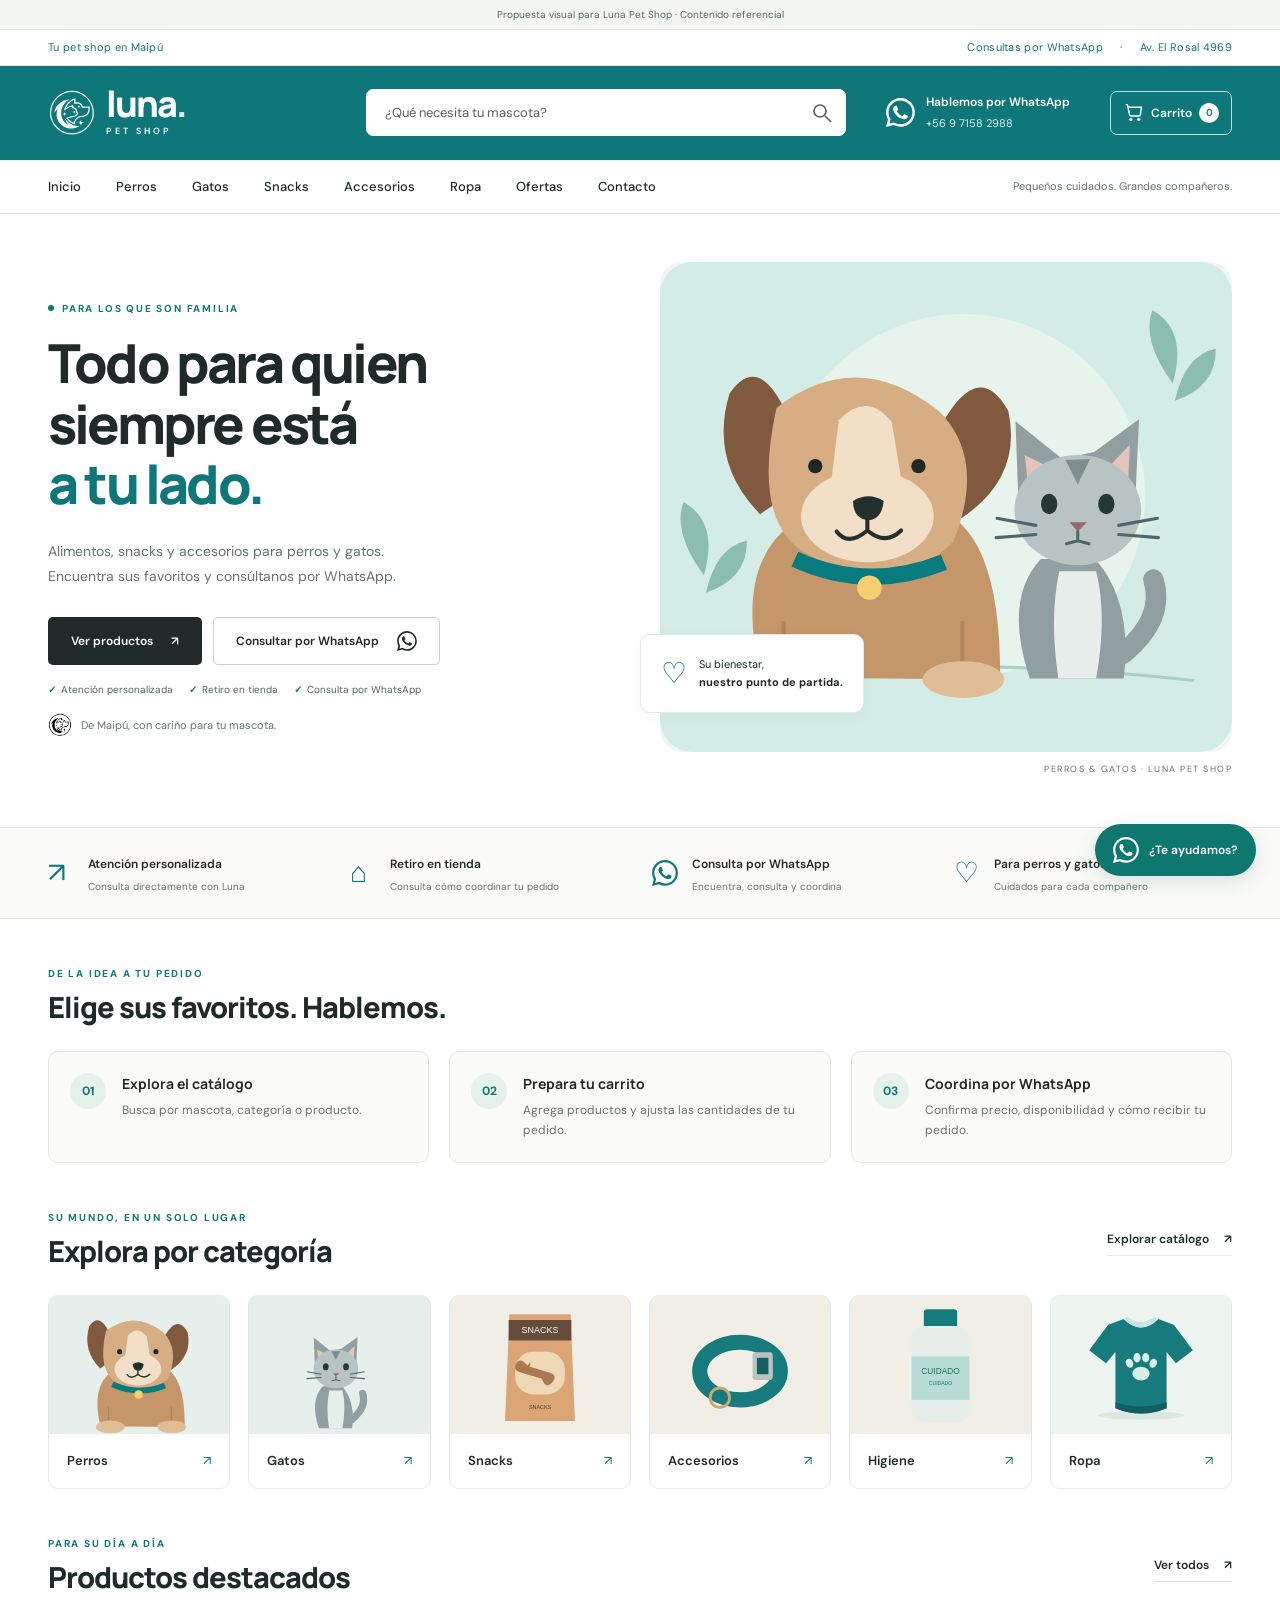
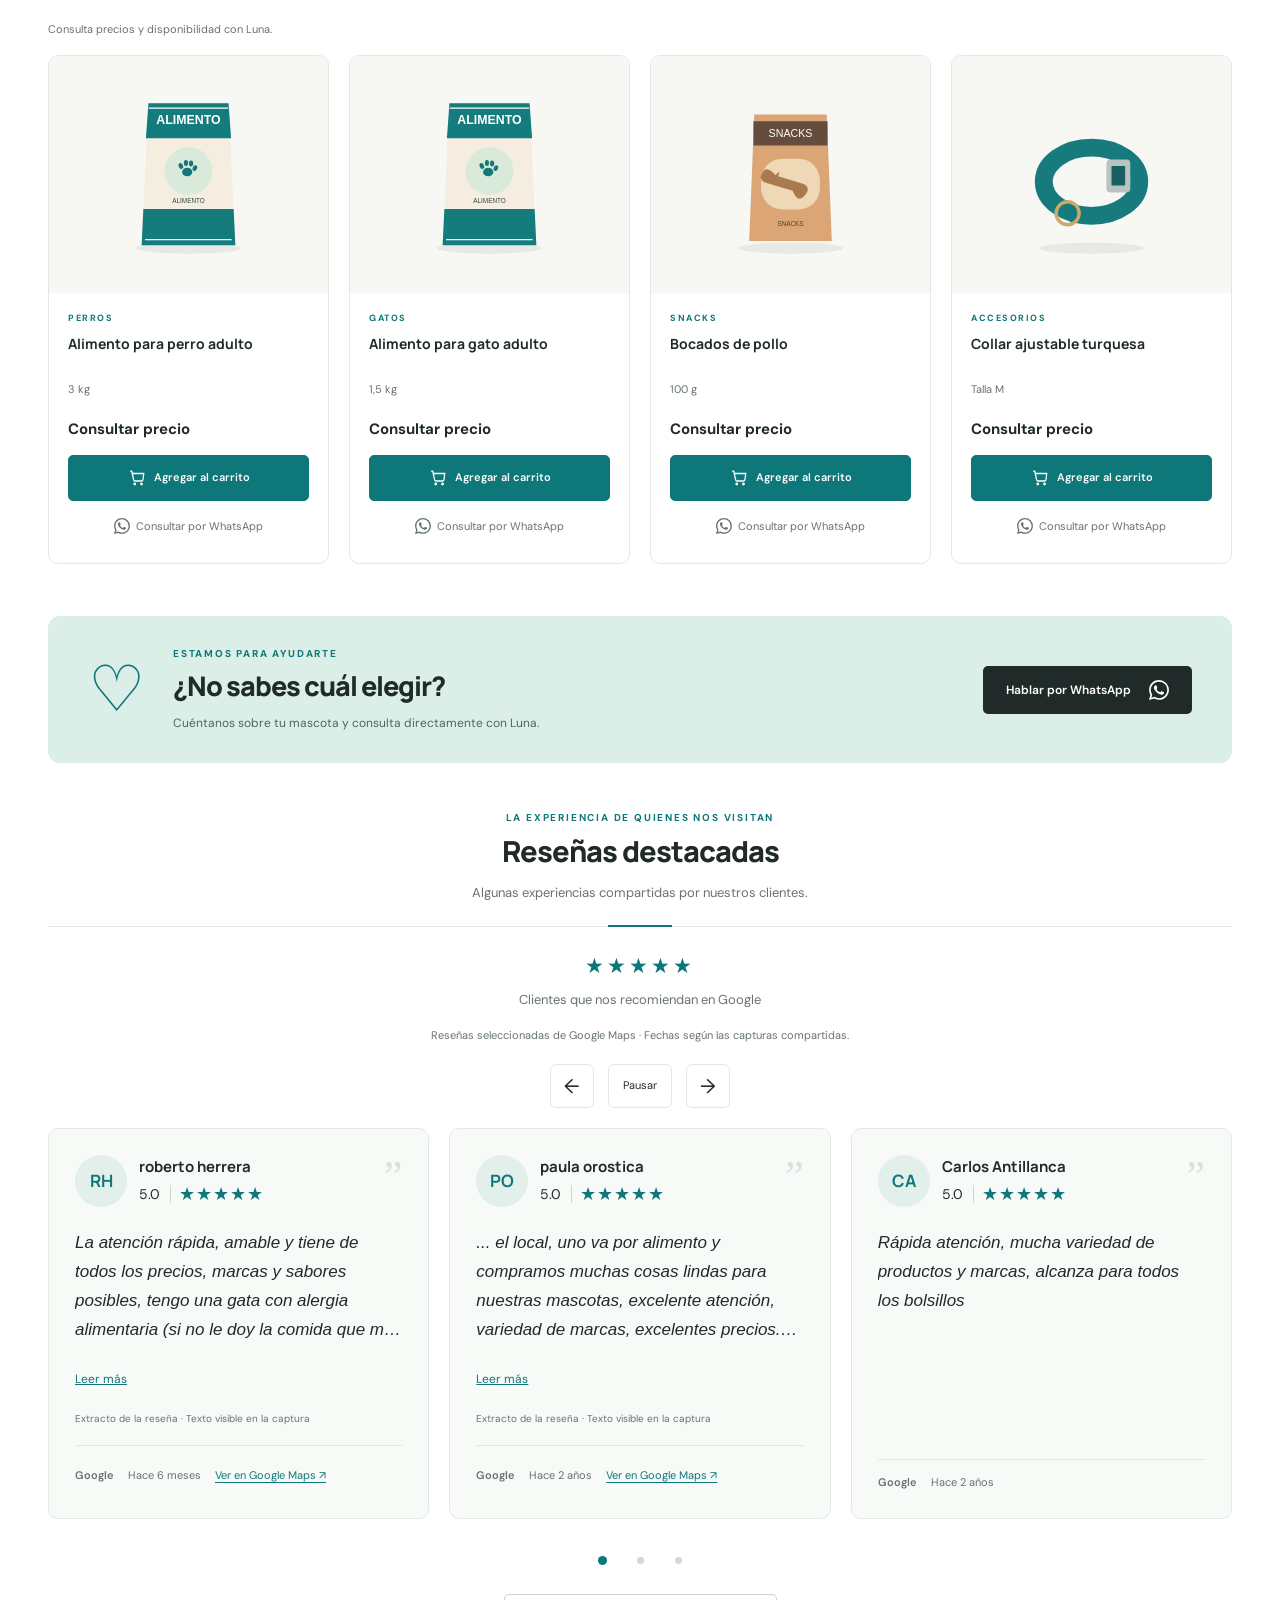
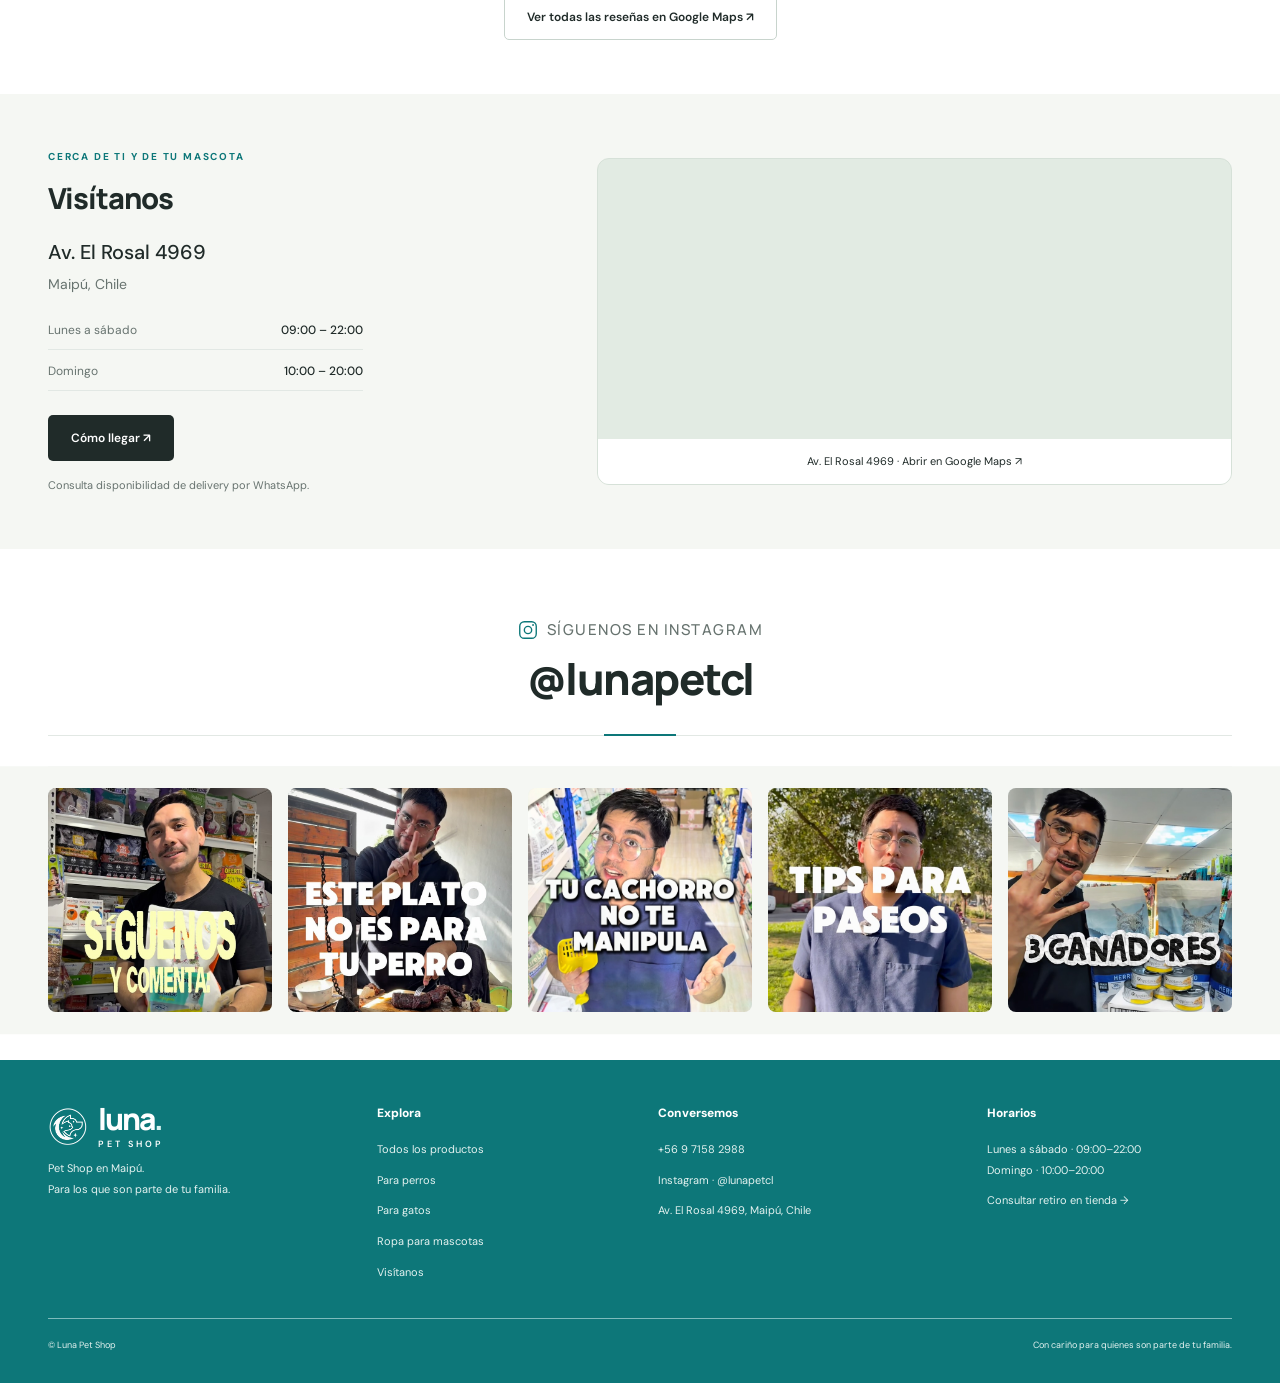
==== commit 7503bb89: "Update demo with cart, paginated catalog, clothing and refreshed design" ====
--- a/index.html
+++ b/index.html
@@ -11,29 +11,34 @@
 <meta property="og:locale" content="es_CL">
 <meta property="og:image" content="img/hero/companeros.svg">
 <meta name="theme-color" content="#0d7779">
-<link rel="icon" href="img/logo/luna.png" type="image/png">
+<link rel="icon" href="img/logo/logo.png?v=transparent-1" type="image/png">
 <link href="https://cdn.jsdelivr.net/npm/bootstrap@5.3.3/dist/css/bootstrap.min.css" rel="stylesheet">
 <link href="css/style.css" rel="stylesheet">
+<link href="css/cart.css" rel="stylesheet">
+<script src="js/config.js" defer></script>
 <script src="js/productos.js" defer>
 </script>
+<script src="js/cart.js" defer></script>
 <script src="js/main.js" defer>
 </script>
-<script src="js/resenas-config.js" defer></script>
+<script src="js/resenas-data.js" defer></script>
 <script src="js/resenas.js" defer></script>
 </head>
 <body data-page="home"><a class="skip-link" href="#main">Saltar al contenido</a>
 <div class="proposal-bar">Propuesta visual para Luna Pet Shop · Contenido referencial</div>
-<header>
+<header class="site-header">
 <div class="topbar">
 <div class="shell"><span>Tu pet shop en Maipú</span><span>Consultas por WhatsApp <span class="top-separator">·</span> Av. El Rosal 4969</span>
 </div>
 </div>
-<div class="shell header-main"><a class="logo" href="index.html" aria-label="Luna Pet Shop, inicio"><img src="img/logo/luna.png" width="48" height="48" alt=""><span>luna<span class="logo-dot">.</span><small>PET SHOP</small></span></a>
+<div class="shell header-main"><a class="logo" href="index.html" aria-label="Luna Pet Shop, inicio"><img src="img/logo/logo.png?v=transparent-1" width="48" height="48" alt=""><span>luna<span class="logo-dot">.</span><small>PET SHOP</small></span></a>
 <form id="header-search-form" class="header-search" action="productos.html" role="search"><label class="visually-hidden" for="header-search">Buscar productos</label><input id="header-search" name="q" type="search" placeholder="¿Qué necesita tu mascota?"><button type="submit" aria-label="Buscar"><svg viewBox="0 0 24 24" aria-hidden="true"><circle cx="10" cy="10" r="6"/><path d="m15 15 6 6"/></svg></button>
-</form><a class="header-wa" data-whatsapp><svg viewBox="0 0 24 24" aria-hidden="true"><path d="M20 11.5a8 8 0 0 1-12 7L3 20l1.5-5A8 8 0 1 1 20 11.5Z"/><path d="M8 7q0 7 7 7l1-2-3-1-1 1-2-2 1-1-1-3Z"/></svg><span>Hablemos por WhatsApp<small>+56 9 7158 2988</small></span></a><button id="menu-toggle" class="menu-toggle" aria-label="Abrir menú" aria-expanded="false" aria-controls="main-nav"><span></span><span></span><span></span></button>
+</form><a class="header-wa" data-whatsapp><svg class="icon-whatsapp" viewBox="0 0 16 16" aria-hidden="true" focusable="false"><path d="M13.601 2.326A7.85 7.85 0 0 0 7.994 0C3.627 0 .068 3.558.064 7.926c0 1.399.366 2.76 1.057 3.965L0 16l4.204-1.102a7.9 7.9 0 0 0 3.79.965h.004c4.368 0 7.926-3.558 7.93-7.93A7.9 7.9 0 0 0 13.6 2.326zM7.994 14.521a6.6 6.6 0 0 1-3.356-.92l-.24-.144-2.494.654.666-2.433-.156-.251a6.56 6.56 0 0 1-1.007-3.505c0-3.626 2.957-6.584 6.591-6.584a6.56 6.56 0 0 1 4.66 1.931 6.56 6.56 0 0 1 1.928 4.66c-.004 3.639-2.961 6.592-6.592 6.592m3.615-4.934c-.197-.099-1.17-.578-1.353-.646-.182-.065-.315-.099-.445.099-.133.197-.513.646-.627.775-.114.133-.232.148-.43.05-.197-.1-.836-.308-1.592-.985-.59-.525-.985-1.175-1.103-1.372-.114-.198-.011-.304.088-.403.087-.088.197-.232.296-.346.1-.114.133-.198.198-.33.065-.134.034-.248-.015-.347-.05-.099-.445-1.076-.612-1.47-.16-.389-.323-.335-.445-.34-.114-.007-.247-.007-.38-.007a.73.73 0 0 0-.529.247c-.182.198-.691.677-.691 1.654s.71 1.916.81 2.049c.098.133 1.394 2.132 3.383 2.992.47.205.84.326 1.129.418.475.152.904.129 1.246.08.38-.058 1.171-.48 1.338-.943.164-.464.164-.86.114-.943-.049-.084-.182-.133-.38-.232"/></svg><span>Hablemos por WhatsApp<small>+56 9 7158 2988</small></span></a>
+<button type="button" class="cart-trigger" data-cart-open aria-label="Abrir carrito, 0 unidades" aria-haspopup="dialog" aria-expanded="false" aria-controls="cart-drawer"><svg viewBox="0 0 24 24" aria-hidden="true" focusable="false"><path d="M3 3h2l2.5 11.4a2 2 0 0 0 2 1.6h8.4a2 2 0 0 0 2-1.6L21 6H6"/><circle cx="9" cy="20" r="1"/><circle cx="18" cy="20" r="1"/></svg><span class="cart-trigger-label">Carrito</span><span class="cart-count" data-cart-count aria-hidden="true">0</span></button>
+<button id="menu-toggle" class="menu-toggle" aria-label="Abrir menú" aria-expanded="false" aria-controls="main-nav"><span></span><span></span><span></span></button>
 </div>
 <nav id="main-nav" class="main-nav" aria-label="Navegación principal">
-<div class="shell nav-inner"><a href="index.html">Inicio</a><a href="productos.html?categoria=perros">Perros</a><a href="productos.html?categoria=gatos">Gatos</a><a href="productos.html?categoria=snacks">Snacks</a><a href="productos.html?categoria=accesorios">Accesorios</a><a href="productos.html?ofertas=true">Ofertas</a><a href="index.html#contacto">Contacto</a><span class="nav-note">Pequeños cuidados. Grandes compañeros.</span>
+<div class="shell nav-inner"><a href="index.html">Inicio</a><a href="productos.html?categoria=perros">Perros</a><a href="productos.html?categoria=gatos">Gatos</a><a href="productos.html?categoria=snacks">Snacks</a><a href="productos.html?categoria=accesorios">Accesorios</a><a href="productos.html?categoria=ropa">Ropa</a><a href="productos.html?ofertas=true">Ofertas</a><a href="index.html#contacto">Contacto</a><span class="nav-note">Pequeños cuidados. Grandes compañeros.</span>
 </div>
 </nav>
 </header>
@@ -44,14 +49,14 @@
 <h1>Todo para quien <br>siempre está <br><em>a tu lado.</em>
 </h1>
 <p class="hero-description">Alimentos, snacks y accesorios para perros y gatos.<br>Encuentra sus favoritos y consúltanos por WhatsApp.</p>
-<div class="hero-actions"><a class="button button-dark" href="productos.html">Ver productos <span aria-hidden="true">↗</span></a><a class="button button-outline" data-whatsapp>Consultar por WhatsApp <svg viewBox="0 0 24 24" aria-hidden="true"><path d="M20 11.5a8 8 0 0 1-12 7L3 20l1.5-5A8 8 0 1 1 20 11.5Z"/><path d="M8 7q0 7 7 7l1-2-3-1-1 1-2-2 1-1-1-3Z"/></svg></a>
+<div class="hero-actions"><a class="button button-dark" href="productos.html">Ver productos <span aria-hidden="true">↗</span></a><a class="button button-outline" data-whatsapp>Consultar por WhatsApp <svg class="icon-whatsapp" viewBox="0 0 16 16" aria-hidden="true" focusable="false"><path d="M13.601 2.326A7.85 7.85 0 0 0 7.994 0C3.627 0 .068 3.558.064 7.926c0 1.399.366 2.76 1.057 3.965L0 16l4.204-1.102a7.9 7.9 0 0 0 3.79.965h.004c4.368 0 7.926-3.558 7.93-7.93A7.9 7.9 0 0 0 13.6 2.326zM7.994 14.521a6.6 6.6 0 0 1-3.356-.92l-.24-.144-2.494.654.666-2.433-.156-.251a6.56 6.56 0 0 1-1.007-3.505c0-3.626 2.957-6.584 6.591-6.584a6.56 6.56 0 0 1 4.66 1.931 6.56 6.56 0 0 1 1.928 4.66c-.004 3.639-2.961 6.592-6.592 6.592m3.615-4.934c-.197-.099-1.17-.578-1.353-.646-.182-.065-.315-.099-.445.099-.133.197-.513.646-.627.775-.114.133-.232.148-.43.05-.197-.1-.836-.308-1.592-.985-.59-.525-.985-1.175-1.103-1.372-.114-.198-.011-.304.088-.403.087-.088.197-.232.296-.346.1-.114.133-.198.198-.33.065-.134.034-.248-.015-.347-.05-.099-.445-1.076-.612-1.47-.16-.389-.323-.335-.445-.34-.114-.007-.247-.007-.38-.007a.73.73 0 0 0-.529.247c-.182.198-.691.677-.691 1.654s.71 1.916.81 2.049c.098.133 1.394 2.132 3.383 2.992.47.205.84.326 1.129.418.475.152.904.129 1.246.08.38-.058 1.171-.48 1.338-.943.164-.464.164-.86.114-.943-.049-.084-.182-.133-.38-.232"/></svg></a>
 </div>
 <ul class="hero-trust" aria-label="Atención de Luna Pet Shop">
 <li>Atención personalizada</li>
 <li>Retiro en tienda</li>
 <li>Consulta por WhatsApp</li>
 </ul>
-<div class="hero-footnote"><img src="img/logo/luna.png" width="26" height="26" alt=""><span>De Maipú, con cariño para tu mascota.</span>
+<div class="hero-footnote"><img src="img/logo/logo.png?v=transparent-1" width="26" height="26" alt=""><span>De Maipú, con cariño para tu mascota.</span>
 </div>
 </div>
 <div class="hero-visual"><img class="hero-art" src="img/hero/companeros.svg" data-photo-src="" data-fallback="img/hero/companeros.svg" width="560" height="480" alt="Un perro y un gato, compañeros de Luna Pet Shop">
@@ -69,7 +74,7 @@
 <p><strong>Retiro en tienda</strong><small>Consulta cómo coordinar tu pedido</small>
 </p>
 </div>
-<div><svg viewBox="0 0 24 24" aria-hidden="true"><path d="M20 11.5a8 8 0 0 1-12 7L3 20l1.5-5A8 8 0 1 1 20 11.5Z"/><path d="M8 7q0 7 7 7l1-2-3-1-1 1-2-2 1-1-1-3Z"/></svg>
+<div><svg class="icon-whatsapp" viewBox="0 0 16 16" aria-hidden="true" focusable="false"><path d="M13.601 2.326A7.85 7.85 0 0 0 7.994 0C3.627 0 .068 3.558.064 7.926c0 1.399.366 2.76 1.057 3.965L0 16l4.204-1.102a7.9 7.9 0 0 0 3.79.965h.004c4.368 0 7.926-3.558 7.93-7.93A7.9 7.9 0 0 0 13.6 2.326zM7.994 14.521a6.6 6.6 0 0 1-3.356-.92l-.24-.144-2.494.654.666-2.433-.156-.251a6.56 6.56 0 0 1-1.007-3.505c0-3.626 2.957-6.584 6.591-6.584a6.56 6.56 0 0 1 4.66 1.931 6.56 6.56 0 0 1 1.928 4.66c-.004 3.639-2.961 6.592-6.592 6.592m3.615-4.934c-.197-.099-1.17-.578-1.353-.646-.182-.065-.315-.099-.445.099-.133.197-.513.646-.627.775-.114.133-.232.148-.43.05-.197-.1-.836-.308-1.592-.985-.59-.525-.985-1.175-1.103-1.372-.114-.198-.011-.304.088-.403.087-.088.197-.232.296-.346.1-.114.133-.198.198-.33.065-.134.034-.248-.015-.347-.05-.099-.445-1.076-.612-1.47-.16-.389-.323-.335-.445-.34-.114-.007-.247-.007-.38-.007a.73.73 0 0 0-.529.247c-.182.198-.691.677-.691 1.654s.71 1.916.81 2.049c.098.133 1.394 2.132 3.383 2.992.47.205.84.326 1.129.418.475.152.904.129 1.246.08.38-.058 1.171-.48 1.338-.943.164-.464.164-.86.114-.943-.049-.084-.182-.133-.38-.232"/></svg>
 <p><strong>Consulta por WhatsApp</strong><small>Encuentra, consulta y coordina</small>
 </p>
 </div>
@@ -80,10 +85,10 @@
 </div>
 </section>
 <section class="shell section-space consultation-flow" aria-labelledby="flow-title">
-<div class="section-heading"><div><p class="eyebrow">DE LA IDEA A LA CONSULTA</p><h2 id="flow-title">Encuentra lo que necesita. Hablemos.</h2></div></div>
+<div class="section-heading"><div><p class="eyebrow">DE LA IDEA A TU PEDIDO</p><h2 id="flow-title">Elige sus favoritos. Hablemos.</h2></div></div>
 <div class="flow-grid">
 <article><span class="flow-number" aria-hidden="true">01</span><div><h3>Explora el catálogo</h3><p>Busca por mascota, categoría o producto.</p></div></article>
-<article><span class="flow-number" aria-hidden="true">02</span><div><h3>Consulta a Luna</h3><p>El botón de WhatsApp incluye el producto que te interesa.</p></div></article>
+<article><span class="flow-number" aria-hidden="true">02</span><div><h3>Prepara tu carrito</h3><p>Agrega productos y ajusta las cantidades de tu pedido.</p></div></article>
 <article><span class="flow-number" aria-hidden="true">03</span><div><h3>Coordina por WhatsApp</h3><p>Confirma precio, disponibilidad y cómo recibir tu pedido.</p></div></article>
 </div>
 </section>
@@ -94,10 +99,10 @@
 <h2>Explora por categoría</h2>
 </div><a class="text-link" href="productos.html">Explorar catálogo <span aria-hidden="true">↗</span></a>
 </div>
-<div class="category-grid"><a class="category-card" href="productos.html?categoria=perros"><img src="img/categorias/perros.svg" data-photo-src="" data-fallback="img/categorias/perros.svg" alt="Ilustración de perros" width="500" height="500" loading="lazy"><span>Perros<b aria-hidden="true">↗</b></span></a><a class="category-card" href="productos.html?categoria=gatos"><img src="img/categorias/gatos.svg" data-photo-src="" data-fallback="img/categorias/gatos.svg" alt="Ilustración de gatos" width="500" height="500" loading="lazy"><span>Gatos<b aria-hidden="true">↗</b></span></a><a class="category-card" href="productos.html?categoria=snacks"><img src="img/categorias/snacks.svg" data-photo-src="" data-fallback="img/categorias/snacks.svg" alt="Ilustración de snacks" width="500" height="500" loading="lazy"><span>Snacks<b aria-hidden="true">↗</b></span></a><a class="category-card" href="productos.html?categoria=accesorios"><img src="img/categorias/accesorios.svg" data-photo-src="" data-fallback="img/categorias/accesorios.svg" alt="Ilustración de accesorios" width="500" height="500" loading="lazy"><span>Accesorios<b aria-hidden="true">↗</b></span></a><a class="category-card" href="productos.html?categoria=higiene"><img src="img/categorias/higiene.svg" data-photo-src="" data-fallback="img/categorias/higiene.svg" alt="Ilustración de higiene" width="500" height="500" loading="lazy"><span>Higiene<b aria-hidden="true">↗</b></span></a>
-</div>
-</section>
-<section class="shell featured section-space">
+<div class="category-grid"><a class="category-card" href="productos.html?categoria=perros"><img src="img/categorias/perros.svg" data-photo-src="" data-fallback="img/categorias/perros.svg" alt="Ilustración de perros" width="500" height="500" loading="lazy"><span>Perros<b aria-hidden="true">↗</b></span></a><a class="category-card" href="productos.html?categoria=gatos"><img src="img/categorias/gatos.svg" data-photo-src="" data-fallback="img/categorias/gatos.svg" alt="Ilustración de gatos" width="500" height="500" loading="lazy"><span>Gatos<b aria-hidden="true">↗</b></span></a><a class="category-card" href="productos.html?categoria=snacks"><img src="img/categorias/snacks.svg" data-photo-src="" data-fallback="img/categorias/snacks.svg" alt="Ilustración de snacks" width="500" height="500" loading="lazy"><span>Snacks<b aria-hidden="true">↗</b></span></a><a class="category-card" href="productos.html?categoria=accesorios"><img src="img/categorias/accesorios.svg" data-photo-src="" data-fallback="img/categorias/accesorios.svg" alt="Ilustración de accesorios" width="500" height="500" loading="lazy"><span>Accesorios<b aria-hidden="true">↗</b></span></a><a class="category-card" href="productos.html?categoria=higiene"><img src="img/categorias/higiene.svg" data-photo-src="" data-fallback="img/categorias/higiene.svg" alt="Ilustración de higiene" width="500" height="500" loading="lazy"><span>Higiene<b aria-hidden="true">↗</b></span></a><a class="category-card" href="productos.html?categoria=ropa"><img src="img/categorias/ropa.svg" data-photo-src="" data-fallback="img/categorias/ropa.svg" alt="Ilustración de ropa para mascotas" width="500" height="500" loading="lazy"><span>Ropa<b aria-hidden="true">↗</b></span></a>
+</div>
+</section>
+<section id="productos" class="shell featured section-space">
 <div class="section-heading">
 <div>
 <p class="eyebrow">PARA SU DÍA A DÍA</p>
@@ -121,32 +126,22 @@
 <p class="eyebrow">ESTAMOS PARA AYUDARTE</p>
 <h2>¿No sabes cuál elegir?</h2>
 <p>Cuéntanos sobre tu mascota y consulta directamente con Luna.</p>
-</div><a class="button button-dark" data-whatsapp="Hola Luna 🐾, quisiera orientación para elegir un producto para mi mascota.">Hablar por WhatsApp <svg viewBox="0 0 24 24" aria-hidden="true"><path d="M20 11.5a8 8 0 0 1-12 7L3 20l1.5-5A8 8 0 1 1 20 11.5Z"/><path d="M8 7q0 7 7 7l1-2-3-1-1 1-2-2 1-1-1-3Z"/></svg></a>
+</div><a class="button button-dark" data-whatsapp="Hola Luna 🐾, quisiera orientación para elegir un producto para mi mascota.">Hablar por WhatsApp <svg class="icon-whatsapp" viewBox="0 0 16 16" aria-hidden="true" focusable="false"><path d="M13.601 2.326A7.85 7.85 0 0 0 7.994 0C3.627 0 .068 3.558.064 7.926c0 1.399.366 2.76 1.057 3.965L0 16l4.204-1.102a7.9 7.9 0 0 0 3.79.965h.004c4.368 0 7.926-3.558 7.93-7.93A7.9 7.9 0 0 0 13.6 2.326zM7.994 14.521a6.6 6.6 0 0 1-3.356-.92l-.24-.144-2.494.654.666-2.433-.156-.251a6.56 6.56 0 0 1-1.007-3.505c0-3.626 2.957-6.584 6.591-6.584a6.56 6.56 0 0 1 4.66 1.931 6.56 6.56 0 0 1 1.928 4.66c-.004 3.639-2.961 6.592-6.592 6.592m3.615-4.934c-.197-.099-1.17-.578-1.353-.646-.182-.065-.315-.099-.445.099-.133.197-.513.646-.627.775-.114.133-.232.148-.43.05-.197-.1-.836-.308-1.592-.985-.59-.525-.985-1.175-1.103-1.372-.114-.198-.011-.304.088-.403.087-.088.197-.232.296-.346.1-.114.133-.198.198-.33.065-.134.034-.248-.015-.347-.05-.099-.445-1.076-.612-1.47-.16-.389-.323-.335-.445-.34-.114-.007-.247-.007-.38-.007a.73.73 0 0 0-.529.247c-.182.198-.691.677-.691 1.654s.71 1.916.81 2.049c.098.133 1.394 2.132 3.383 2.992.47.205.84.326 1.129.418.475.152.904.129 1.246.08.38-.058 1.171-.48 1.338-.943.164-.464.164-.86.114-.943-.049-.084-.182-.133-.38-.232"/></svg></a>
 </section>
 <section class="shell section-space reviews" id="resenas" aria-labelledby="reviews-title">
 <div class="section-heading">
-<div><p class="eyebrow">LA EXPERIENCIA DE QUIENES NOS VISITAN</p><h2 id="reviews-title">Reseñas destacadas</h2></div>
-<span class="google-attribution" translate="no">Google Maps</span>
-</div>
-<div id="reviews-summary" class="reviews-summary" hidden></div>
-<p id="reviews-status" class="reviews-status" role="status" aria-live="polite">Conoce las opiniones publicadas en la ficha de Luna Pet Shop.</p>
-<div id="reviews-empty" class="reviews-empty"><span class="reviews-symbol" aria-hidden="true">“</span><div><h3>Cada experiencia cuenta</h3><p>Visita nuestra ficha en Google Maps para leer las experiencias de quienes nos visitan. La visualización de reseñas aquí está pendiente de conexión.</p></div></div>
-<div class="reviews-grid"></div>
-<div class="reviews-actions"><button id="load-reviews" class="button button-outline" type="button" hidden>Cargar reseñas de Google</button><a id="reviews-source" class="button button-outline" href="https://www.google.com/maps/place/Luna+Pet+Shop/data=!4m6!3m5!1s0x9662c3c7f14491bf:0x6c3e3199cd6242b4!8m2!3d-33.4865411!4d-70.7688332!16s%2Fg%2F11h1mkxsmc?hl=es" target="_blank" rel="noopener noreferrer">Ver opiniones en Google Maps ↗</a></div>
-<div id="reviews-attributions" class="review-credits"></div>
-<p id="reviews-policy" class="review-policy" hidden>Opiniones de usuarios de Google Maps. <a href="https://support.google.com/contributionpolicy/answer/7400114" target="_blank" rel="noopener noreferrer">Política de reseñas de Google</a>.</p>
-</section>
-<section class="shell section-space instagram">
-<div class="section-heading">
-<div>
-<p class="eyebrow">UN POQUITO MÁS DE NUESTRO MUNDO</p>
-<h2>Síguenos en Instagram</h2>
-<p>@lunapetcl</p>
-</div><a class="button button-outline" href="https://www.instagram.com/lunapetcl/" target="_blank" rel="noopener noreferrer">Ver Instagram ↗</a>
-</div>
-<div class="instagram-grid"><a class="instagram-card" href="https://www.instagram.com/lunapetcl/" target="_blank" rel="noopener noreferrer" aria-label="Ver en Instagram: Sus mejores compañeros"><img src="img/categorias/perros.svg" data-photo-src="" data-fallback="img/categorias/perros.svg" alt="Espacio para una fotografía real de perros" loading="lazy"><span class="instagram-caption">Sus mejores compañeros</span><span class="instagram-overlay">Ver en Instagram ↗</span></a><a class="instagram-card" href="https://www.instagram.com/lunapetcl/" target="_blank" rel="noopener noreferrer" aria-label="Ver en Instagram: Pequeños premios"><img src="img/productos/snack.svg" data-photo-src="" data-fallback="img/productos/snack.svg" alt="Espacio para una fotografía de snacks del negocio" loading="lazy"><span class="instagram-caption">Pequeños premios</span><span class="instagram-overlay">Ver en Instagram ↗</span></a><a class="instagram-card" href="https://www.instagram.com/lunapetcl/" target="_blank" rel="noopener noreferrer" aria-label="Ver en Instagram: Personalidades únicas"><img src="img/categorias/gatos.svg" data-photo-src="" data-fallback="img/categorias/gatos.svg" alt="Espacio para una fotografía real de gatos" loading="lazy"><span class="instagram-caption">Personalidades únicas</span><span class="instagram-overlay">Ver en Instagram ↗</span></a>
-<a class="instagram-card" href="https://www.instagram.com/lunapetcl/" target="_blank" rel="noopener noreferrer" aria-label="Ver en Instagram: Momentos para jugar"><img src="img/productos/pelota.svg" data-photo-src="" data-fallback="img/productos/pelota.svg" alt="Accesorios para jugar con tu mascota" loading="lazy"><span class="instagram-caption">Momentos para jugar</span><span class="instagram-overlay">Ver en Instagram ↗</span></a>
-</div>
+<div><p class="eyebrow">LA EXPERIENCIA DE QUIENES NOS VISITAN</p><h2 id="reviews-title">Reseñas destacadas</h2><p class="reviews-subtitle">Algunas experiencias compartidas por nuestros clientes.</p></div>
+</div>
+<div class="reviews-summary"><span class="review-stars" aria-hidden="true">★★★★★</span><p id="reviews-recommendation">Clientes que nos recomiendan en Google</p></div>
+<p id="reviews-disclosure" class="reviews-status">Reseñas seleccionadas de Google Maps · Fechas según las capturas compartidas.</p>
+<div id="reviews-carousel" class="reviews-carousel" role="region" aria-roledescription="carrusel" aria-label="Reseñas destacadas">
+<div class="reviews-controls"><button id="review-prev" type="button" aria-label="Reseña anterior" aria-controls="reviews-track">←</button><button id="review-autoplay" type="button" aria-label="Pausar carrusel" aria-pressed="false">Pausar</button><button id="review-next" type="button" aria-label="Siguiente reseña" aria-controls="reviews-track">→</button></div>
+<div class="reviews-viewport" tabindex="0" aria-label="Reseñas; usa las flechas izquierda y derecha para navegar"><div id="reviews-track" class="reviews-track"></div></div>
+<div class="reviews-pagination" role="group" aria-label="Elegir grupo de reseñas"></div>
+<p id="reviews-position" class="visually-hidden" aria-live="off"></p>
+</div>
+<noscript><p class="reviews-status">Activa JavaScript para recorrer las reseñas seleccionadas o visita la ficha de Google Maps.</p></noscript>
+<div class="reviews-actions"><a id="reviews-source" class="button button-outline" href="https://www.google.com/maps/place/Luna+Pet+Shop/data=!4m6!3m5!1s0x9662c3c7f14491bf:0x6c3e3199cd6242b4!8m2!3d-33.4865411!4d-70.7688332!16s%2Fg%2F11h1mkxsmc?hl=es" target="_blank" rel="noopener noreferrer">Ver todas las reseñas en Google Maps ↗</a></div>
 </section>
 <section id="contacto" class="visit">
 <div class="shell visit-grid">
@@ -171,14 +166,52 @@
 </div>
 </div>
 </section>
+<section class="shell section-space instagram" id="instagram" aria-labelledby="instagram-title">
+<div class="instagram-heading">
+<div class="instagram-heading-label">
+<span class="instagram-heading-icon" aria-hidden="true"><svg viewBox="0 0 24 24"><rect x="3" y="3" width="18" height="18" rx="5"/><circle cx="12" cy="12" r="4"/><circle cx="17.5" cy="6.5" r="1" fill="currentColor" stroke="none"/></svg></span>
+<h2 id="instagram-title">SÍGUENOS EN INSTAGRAM</h2>
+</div>
+<!-- PERFIL: cambia aquí el texto @usuario y el href si el negocio confirma otro perfil. -->
+<a class="instagram-profile" href="https://www.instagram.com/lunapetcl/" target="_blank" rel="noopener noreferrer" aria-label="Visitar el perfil de Luna Pet Shop, @lunapetcl, en Instagram (abre una pestaña nueva)">@lunapetcl</a>
+</div>
+<!-- GALERÍA MANUAL: cada tarjeta tiene su imagen y su URL. Sin sincronización automática. -->
+<div class="instagram-grid">
+<a class="instagram-card" data-instagram-post="01" href="https://www.instagram.com/reel/Dd2ZZ40sjxN/" target="_blank" rel="noopener noreferrer" aria-label="Ver reel en Instagram: ¿Qué es lo que más amas de tu gatito? (abre una pestaña nueva)">
+<img src="img/instagram/reel-Dd2ZZ40sjxN.jpg" data-fallback="img/instagram/reel-placeholder.svg" alt="Portada del reel sobre lo que más amas de tu gatito, de Luna Pet Shop" width="720" height="1280" loading="lazy" decoding="async" style="object-position:50% 30%">
+<span class="instagram-overlay" aria-hidden="true"><svg viewBox="0 0 24 24"><rect x="3" y="3" width="18" height="18" rx="5"/><circle cx="12" cy="12" r="4"/><circle cx="17.5" cy="6.5" r="1" fill="currentColor" stroke="none"/></svg><span>VER EN INSTAGRAM</span></span>
+<span class="instagram-corner" aria-hidden="true"><svg viewBox="0 0 24 24"><rect x="3" y="3" width="18" height="18" rx="5"/><circle cx="12" cy="12" r="4"/><circle cx="17.5" cy="6.5" r="1" fill="currentColor" stroke="none"/></svg></span>
+</a>
+<a class="instagram-card" data-instagram-post="02" href="https://www.instagram.com/reel/DdZY3axqyJb/" target="_blank" rel="noopener noreferrer" aria-label="Ver reel en Instagram: Este plato no es para tu perro (abre una pestaña nueva)">
+<img src="img/instagram/reel-DdZY3axqyJb.jpg" data-fallback="img/instagram/reel-placeholder.svg" alt="Portada del reel Este plato no es para tu perro, de Luna Pet Shop" width="720" height="1280" loading="lazy" decoding="async" style="object-position:50% 38%">
+<span class="instagram-overlay" aria-hidden="true"><svg viewBox="0 0 24 24"><rect x="3" y="3" width="18" height="18" rx="5"/><circle cx="12" cy="12" r="4"/><circle cx="17.5" cy="6.5" r="1" fill="currentColor" stroke="none"/></svg><span>VER EN INSTAGRAM</span></span>
+<span class="instagram-corner" aria-hidden="true"><svg viewBox="0 0 24 24"><rect x="3" y="3" width="18" height="18" rx="5"/><circle cx="12" cy="12" r="4"/><circle cx="17.5" cy="6.5" r="1" fill="currentColor" stroke="none"/></svg></span>
+</a>
+<a class="instagram-card" data-instagram-post="03" href="https://www.instagram.com/reel/DdU__iWsNSP/" target="_blank" rel="noopener noreferrer" aria-label="Ver reel en Instagram: Tu cachorro no te manipula (abre una pestaña nueva)">
+<img src="img/instagram/reel-DdU__iWsNSP.jpg" data-fallback="img/instagram/reel-placeholder.svg" alt="Portada del reel Tu cachorro no te manipula, de Luna Pet Shop" width="1206" height="2144" loading="lazy" decoding="async">
+<span class="instagram-overlay" aria-hidden="true"><svg viewBox="0 0 24 24"><rect x="3" y="3" width="18" height="18" rx="5"/><circle cx="12" cy="12" r="4"/><circle cx="17.5" cy="6.5" r="1" fill="currentColor" stroke="none"/></svg><span>VER EN INSTAGRAM</span></span>
+<span class="instagram-corner" aria-hidden="true"><svg viewBox="0 0 24 24"><rect x="3" y="3" width="18" height="18" rx="5"/><circle cx="12" cy="12" r="4"/><circle cx="17.5" cy="6.5" r="1" fill="currentColor" stroke="none"/></svg></span>
+</a>
+<a class="instagram-card" data-instagram-post="04" href="https://www.instagram.com/reel/Dc9H0VjKBUZ/" target="_blank" rel="noopener noreferrer" aria-label="Ver reel en Instagram: Tips para paseos (abre una pestaña nueva)">
+<img src="img/instagram/reel-Dc9H0VjKBUZ.jpg" data-fallback="img/instagram/reel-placeholder.svg" alt="Portada del reel Tips para paseos, de Luna Pet Shop" width="720" height="1280" loading="lazy" decoding="async">
+<span class="instagram-overlay" aria-hidden="true"><svg viewBox="0 0 24 24"><rect x="3" y="3" width="18" height="18" rx="5"/><circle cx="12" cy="12" r="4"/><circle cx="17.5" cy="6.5" r="1" fill="currentColor" stroke="none"/></svg><span>VER EN INSTAGRAM</span></span>
+<span class="instagram-corner" aria-hidden="true"><svg viewBox="0 0 24 24"><rect x="3" y="3" width="18" height="18" rx="5"/><circle cx="12" cy="12" r="4"/><circle cx="17.5" cy="6.5" r="1" fill="currentColor" stroke="none"/></svg></span>
+</a>
+<a class="instagram-card" data-instagram-post="05" href="https://www.instagram.com/reel/Dcw8-PoMH3G/" target="_blank" rel="noopener noreferrer" aria-label="Ver reel en Instagram: 3 ganadores (abre una pestaña nueva)">
+<img src="img/instagram/reel-Dcw8-PoMH3G.jpg" data-fallback="img/instagram/reel-placeholder.svg" alt="Portada del reel 3 ganadores, con un integrante de Luna Pet Shop mostrando productos para gatos" width="720" height="1280" loading="lazy" decoding="async" style="object-position:50% 38%">
+<span class="instagram-overlay" aria-hidden="true"><svg viewBox="0 0 24 24"><rect x="3" y="3" width="18" height="18" rx="5"/><circle cx="12" cy="12" r="4"/><circle cx="17.5" cy="6.5" r="1" fill="currentColor" stroke="none"/></svg><span>VER EN INSTAGRAM</span></span>
+<span class="instagram-corner" aria-hidden="true"><svg viewBox="0 0 24 24"><rect x="3" y="3" width="18" height="18" rx="5"/><circle cx="12" cy="12" r="4"/><circle cx="17.5" cy="6.5" r="1" fill="currentColor" stroke="none"/></svg></span>
+</a>
+</div>
+</section>
 </main>
 <footer>
 <div class="shell footer-grid">
-<div><a class="logo" href="index.html" aria-label="Luna Pet Shop, inicio"><img src="img/logo/luna.png" width="48" height="48" alt=""><span>luna<span class="logo-dot">.</span><small>PET SHOP</small></span></a>
+<div><a class="logo" href="index.html" aria-label="Luna Pet Shop, inicio"><img src="img/logo/logo.png?v=transparent-1" width="48" height="48" alt=""><span>luna<span class="logo-dot">.</span><small>PET SHOP</small></span></a>
 <p>Pet Shop en Maipú.<br>Para los que son parte de tu familia.</p>
 </div>
 <div>
-<h2>Explora</h2><a href="productos.html">Todos los productos</a><a href="productos.html?categoria=perros">Para perros</a><a href="productos.html?categoria=gatos">Para gatos</a><a href="index.html#contacto">Visítanos</a>
+<h2>Explora</h2><a href="productos.html">Todos los productos</a><a href="productos.html?categoria=perros">Para perros</a><a href="productos.html?categoria=gatos">Para gatos</a><a href="productos.html?categoria=ropa">Ropa para mascotas</a><a href="index.html#contacto">Visítanos</a>
 </div>
 <div>
 <h2>Conversemos</h2><a data-whatsapp>+56 9 7158 2988</a><a href="https://www.instagram.com/lunapetcl/" target="_blank" rel="noopener noreferrer">Instagram · @lunapetcl</a>
@@ -191,6 +224,6 @@
 </div>
 <div class="shell footer-bottom"><span>© Luna Pet Shop</span><span>Con cariño para quienes son parte de tu familia.</span>
 </div>
-</footer><a class="floating-wa" data-whatsapp aria-label="Consultar por WhatsApp"><svg viewBox="0 0 24 24" aria-hidden="true"><path d="M20 11.5a8 8 0 0 1-12 7L3 20l1.5-5A8 8 0 1 1 20 11.5Z"/><path d="M8 7q0 7 7 7l1-2-3-1-1 1-2-2 1-1-1-3Z"/></svg><span>¿Te ayudamos?</span></a>
+</footer><a class="floating-wa" data-whatsapp aria-label="Consultar por WhatsApp"><svg class="icon-whatsapp" viewBox="0 0 16 16" aria-hidden="true" focusable="false"><path d="M13.601 2.326A7.85 7.85 0 0 0 7.994 0C3.627 0 .068 3.558.064 7.926c0 1.399.366 2.76 1.057 3.965L0 16l4.204-1.102a7.9 7.9 0 0 0 3.79.965h.004c4.368 0 7.926-3.558 7.93-7.93A7.9 7.9 0 0 0 13.6 2.326zM7.994 14.521a6.6 6.6 0 0 1-3.356-.92l-.24-.144-2.494.654.666-2.433-.156-.251a6.56 6.56 0 0 1-1.007-3.505c0-3.626 2.957-6.584 6.591-6.584a6.56 6.56 0 0 1 4.66 1.931 6.56 6.56 0 0 1 1.928 4.66c-.004 3.639-2.961 6.592-6.592 6.592m3.615-4.934c-.197-.099-1.17-.578-1.353-.646-.182-.065-.315-.099-.445.099-.133.197-.513.646-.627.775-.114.133-.232.148-.43.05-.197-.1-.836-.308-1.592-.985-.59-.525-.985-1.175-1.103-1.372-.114-.198-.011-.304.088-.403.087-.088.197-.232.296-.346.1-.114.133-.198.198-.33.065-.134.034-.248-.015-.347-.05-.099-.445-1.076-.612-1.47-.16-.389-.323-.335-.445-.34-.114-.007-.247-.007-.38-.007a.73.73 0 0 0-.529.247c-.182.198-.691.677-.691 1.654s.71 1.916.81 2.049c.098.133 1.394 2.132 3.383 2.992.47.205.84.326 1.129.418.475.152.904.129 1.246.08.38-.058 1.171-.48 1.338-.943.164-.464.164-.86.114-.943-.049-.084-.182-.133-.38-.232"/></svg><span>¿Te ayudamos?</span></a>
 </body>
 </html>
--- a/css/style.css
+++ b/css/style.css
@@ -11,16 +11,19 @@
 button{cursor:pointer}
 img{max-width:100%;height:auto}
 svg{width:24px;height:24px;fill:none;stroke:currentColor;stroke-width:1.7;flex-shrink:0}
+.icon-whatsapp{display:block;fill:currentColor;stroke:none;flex-shrink:0}
 a,button{transition:background .18s,color .18s,transform .18s,border-color .18s}
 a:focus-visible,button:focus-visible,input:focus-visible{outline:3px solid #167f81;outline-offset:4px}
 a:hover{color:var(--luna-primary)}
 .shell{width:min(1240px,calc(100% - 96px));margin-inline:auto}
-.topbar{background:var(--luna-primary);color:white;font-size:11px;letter-spacing:.3px;padding:9px 0}
+.site-header{background:var(--luna-primary)}
+.topbar{background:var(--luna-white);color:var(--luna-primary);font-size:11px;letter-spacing:.3px;padding:9px 0;border-bottom:1px solid var(--luna-border)}
 .topbar .shell{display:flex;justify-content:space-between}
 .top-separator{padding:0 14px}
-.header-main{display:flex;align-items:center;gap:40px;padding-block:23px}
+.header-main{display:flex;align-items:center;gap:40px;padding-block:23px;color:var(--luna-white)}
 .logo{display:flex;align-items:center;gap:10px;flex-shrink:0}
-.logo img,.hero-footnote img{display:block;aspect-ratio:1;object-fit:contain;background:#000;border-radius:50%;padding:2px;flex-shrink:0}
+.logo img,.hero-footnote img{display:block;aspect-ratio:1;object-fit:contain;background:transparent;flex-shrink:0}
+.hero-footnote img{filter:brightness(0)}
 .logo>span{font-size:36px;line-height:.85;font-weight:800;letter-spacing:-2px}
 .logo-dot{color:var(--luna-primary)}
 .logo small{display:block;font-family:'DM Sans',Arial,sans-serif;font-size:9px;letter-spacing:3px;font-weight:600;margin-top:9px}
@@ -30,7 +33,20 @@
 .header-wa{display:flex;align-items:center;gap:11px;font-size:12px;font-weight:600}
 .header-wa svg{color:var(--luna-primary);width:29px;height:29px}
 .header-wa small{display:block;font-size:11px;color:var(--luna-muted);margin-top:4px;font-weight:400}
-.main-nav{border-block:1px solid var(--luna-border)}
+.site-header .logo-dot{color:#d8f3f0}
+.site-header .header-main a:hover{color:var(--luna-white)}
+.site-header .header-search input{background:var(--luna-white);color:var(--luna-dark);border-color:var(--luna-white)}
+.site-header .header-search input::placeholder{color:#536462;opacity:1}
+.site-header .header-search button{color:#536462;border-radius:4px}
+.site-header .header-search button:hover{background:var(--luna-light);color:var(--luna-primary)}
+.site-header .header-wa svg{color:var(--luna-white)}
+.site-header .header-wa small{color:#e4f2f0}
+.site-header .header-wa:hover>span{text-decoration:underline;text-underline-offset:4px}
+.site-header .header-main :is(a,button,input):focus-visible{outline-color:var(--luna-white)}
+.site-header .header-search button:focus-visible{outline-color:var(--luna-primary);outline-offset:0}
+.site-header .menu-toggle{background:transparent;border-color:#b8dcd9}
+.site-header .menu-toggle span{background:var(--luna-white)}
+.main-nav{border-block:1px solid var(--luna-border);background:var(--luna-white);color:var(--luna-dark)}
 .nav-inner{display:flex;align-items:center;gap:35px;min-height:52px;font-size:13px;font-weight:500}
 .nav-inner a{padding-block:16px}
 .nav-note{margin-left:auto;font-size:11px;color:var(--luna-muted);font-weight:400}
@@ -60,6 +76,7 @@
 .benefits{display:grid;grid-template-columns:repeat(4,1fr);padding-block:24px;gap:24px}
 .benefits>div{display:flex;align-items:center;gap:14px}
 .benefits svg,.benefit-icon{color:var(--luna-primary);font-size:28px;min-width:26px}
+.benefits .icon-whatsapp{width:26px;height:26px}
 .benefits strong{font-size:12px;font-weight:600}
 .benefits small{display:block;color:var(--luna-muted);font-size:10px;margin-top:5px}
 .section-space{padding-block:47px 0}
@@ -68,7 +85,7 @@
 h2{font-size:29px;font-weight:800;letter-spacing:-1px}
 .text-link{font-size:12px;font-weight:600;border-bottom:1px solid var(--luna-border);padding-block:7px}
 .text-link span{margin-left:12px}
-.category-grid{display:grid;grid-template-columns:repeat(5,1fr);gap:18px}
+.category-grid{display:grid;grid-template-columns:repeat(6,minmax(0,1fr));gap:18px}
 .category-card{transition:transform .25s,border-color .25s;border:1px solid var(--luna-border);border-radius:10px;overflow:hidden;background:#f8faf7}
 .category-card img{display:block;width:100%;aspect-ratio:1.3;object-fit:cover;transition:transform .25s}
 .category-card span{display:flex;justify-content:space-between;padding:17px 18px;font-size:13px;font-weight:600;background:white}
@@ -98,13 +115,23 @@
 .advice h2{font-size:27px}
 .advice p:not(.eyebrow){font-size:12px;margin-top:10px;color:#4e655c;line-height:1.7}
 .advice .button{margin-left:auto;flex-shrink:0}
-.instagram .section-heading p:not(.eyebrow){font-size:13px;color:var(--luna-primary);margin-top:8px}
-.instagram-grid{display:grid;grid-template-columns:repeat(4,1fr);gap:18px}
-.instagram-card{display:block;position:relative;border-radius:10px;overflow:hidden;background:#edece3;transition:transform .25s}
-.instagram-grid img{display:block;width:100%;aspect-ratio:1.05;object-fit:cover;transition:transform .25s}
-.instagram-card:nth-child(2){background:#f2e5d5}
-.instagram-card:nth-child(4){background:#e5f0e9}
-.instagram-caption{position:absolute;bottom:14px;left:14px;background:#ffffffec;border-radius:4px;padding:7px 10px;font-size:10px;z-index:1;pointer-events:none}
+.instagram.shell{width:min(1800px,calc(100% - 96px));padding-block:70px 26px}
+.instagram-heading{display:flex;flex-direction:column;align-items:center;gap:12px;position:relative;text-align:center;margin-bottom:30px;padding-bottom:30px;border-bottom:1px solid var(--luna-border)}
+.instagram-heading::after{content:"";position:absolute;bottom:-1px;left:calc(50% - 36px);width:72px;height:2px;background:var(--luna-primary)}
+.instagram-heading-label{display:flex;align-items:center;justify-content:center;gap:8px}
+.instagram-heading-icon{display:grid;place-items:center;color:var(--luna-primary)}
+.instagram-heading-icon svg{width:22px;height:22px;stroke-width:1.5}
+.instagram-heading h2{font-size:15px;line-height:1.5;font-weight:500;letter-spacing:1.5px;color:var(--luna-muted)}
+.instagram-profile{display:inline-block;font-family:Manrope,Arial,sans-serif;font-size:clamp(30px,3.4vw,48px);font-weight:800;line-height:1.2;letter-spacing:-1.5px;overflow-wrap:anywhere}
+.instagram-profile:hover{color:var(--luna-primary)}
+.instagram-grid{display:grid;grid-template-columns:repeat(5,minmax(0,1fr));gap:16px;position:relative;isolation:isolate;padding-block:22px}
+.instagram-grid::before{content:"";position:absolute;inset:0;z-index:-1;background:#f5f7f3;box-shadow:0 0 0 100vmax #f5f7f3;clip-path:inset(0 -100vmax);pointer-events:none}
+.instagram-card{display:block;position:relative;aspect-ratio:1/1;min-width:0;border-radius:8px;overflow:hidden;background:var(--luna-light)}
+.instagram-grid img{position:absolute;inset:0;display:block;width:100%;height:100%;aspect-ratio:1/1;object-fit:cover;object-position:center;transition:transform .3s ease}
+.instagram-corner{display:none;position:absolute;top:10px;right:10px;place-items:center;width:30px;height:30px;border-radius:7px;background:#ffffffeb;color:var(--luna-primary);pointer-events:none;z-index:1}
+.instagram-corner svg{width:20px;height:20px;stroke-width:1.6}
+@media(max-width:1100px){.instagram.shell{width:calc(100% - 64px)}.instagram-grid{grid-template-columns:repeat(3,minmax(0,1fr));gap:14px}}
+@media(hover:none),(pointer:coarse){.instagram-corner{display:grid}}
 .visit{margin-top:46px;background:#f5f7f3;padding-block:47px}
 .visit-grid{display:grid;grid-template-columns:1fr 1.3fr;gap:60px;align-items:center}
 .visit-grid>div:first-child{padding:8px 0}
@@ -119,14 +146,18 @@
 .map-panel{width:100%;min-width:0;border:1px solid #d6e1d8;border-radius:12px;overflow:hidden;background:#e2ebe3;min-height:310px}
 .map-panel iframe{display:block;width:100%;height:280px;border:0}
 .map-panel>a{display:block;background:white;text-align:center;padding:14px;font-size:11px}
-footer{padding-top:46px}
+body>footer{padding-top:46px;background:var(--luna-primary);color:var(--luna-white)}
+body>footer a:focus-visible{outline-color:var(--luna-white)}
 .footer-grid{display:grid;grid-template-columns:1.2fr 1fr 1.2fr 1fr;gap:35px;padding-bottom:35px}
 .footer-grid .logo>span{font-size:30px}
 .footer-grid .logo img{width:40px}
+.footer-grid .logo-dot{color:#d8f3f0}
+.footer-grid .logo:hover,.footer-grid>div>a:not(.logo):hover{color:var(--luna-white);text-decoration:underline;text-underline-offset:4px}
 .footer-grid h2{font-family:'DM Sans',Arial,sans-serif;font-size:12px;letter-spacing:0;margin-bottom:18px}
-.footer-grid p,.footer-grid>div>a:not(.logo){display:block;font-size:11px;color:var(--luna-muted);line-height:1.9;margin-top:10px}
-.footer-bottom{border-top:1px solid var(--luna-border);padding-block:20px 30px;display:flex;justify-content:space-between;gap:20px;font-size:9px;color:var(--luna-muted)}
-.floating-wa{position:fixed;bottom:24px;right:24px;background:#0d7770;color:white;border-radius:50px;display:flex;align-items:center;gap:9px;padding:13px 18px;box-shadow:0 4px 15px #173f2c20;z-index:20;font-size:12px}
+.footer-grid p,.footer-grid>div>a:not(.logo){display:block;font-size:11px;color:#e4f2f0;line-height:1.9;margin-top:10px}
+.footer-bottom{border-top:1px solid #7ebbbc;padding-block:20px 30px;display:flex;justify-content:space-between;gap:20px;font-size:9px;color:#e4f2f0}
+.floating-wa{position:fixed;bottom:24px;right:24px;background:#0d7770;color:white;border-radius:50px;display:flex;align-items:center;justify-content:center;gap:10px;padding:13px 18px;box-shadow:0 6px 20px #173f2c26;z-index:20;font-size:12px;font-weight:600}
+.floating-wa .icon-whatsapp{width:26px;height:26px}
 .floating-wa:hover{color:white;background:#195d53}
 .skip-link{position:fixed;top:-100px;left:12px;padding:12px;background:white;z-index:100}
 .skip-link:focus{top:12px}
@@ -136,6 +167,7 @@
 .catalog-intro h1{font-size:44px;letter-spacing:-1.8px}
 .catalog-intro p:last-child{color:var(--luna-muted);font-size:14px;margin-top:15px}
 .catalog-section{padding-top:32px}
+.catalog-section:focus{outline:none}
 .catalog-toolbar{display:flex;align-items:end;gap:24px;justify-content:space-between}
 .catalog-search{width:min(100%,600px)}
 .catalog-search label{display:block;font-size:12px;font-weight:600;margin-bottom:10px}
@@ -146,6 +178,15 @@
 .filter-list button{border:1px solid var(--luna-border);background:white;padding:11px 20px;min-height:44px;border-radius:6px;font-size:12px}
 .filter-list button.active{background:var(--luna-primary);color:white;border-color:var(--luna-primary)}
 .catalog-meta{display:flex;justify-content:space-between;gap:20px;margin-block:25px 18px;font-size:11px;color:var(--luna-muted)}
+.catalog-pagination{display:flex;align-items:center;justify-content:center;gap:12px;margin-top:30px;flex-wrap:wrap}
+.catalog-pagination[hidden]{display:none}
+.pagination-pages{display:flex;align-items:center;justify-content:center;gap:8px;flex-wrap:wrap;max-width:100%}
+.pagination-button{display:inline-flex;align-items:center;justify-content:center;gap:8px;min-width:44px;min-height:44px;padding:10px 13px;border:1px solid var(--luna-border);border-radius:6px;background:var(--luna-white);color:var(--luna-dark);font-size:12px;font-weight:600;line-height:1.4}
+.pagination-button:hover:not(:disabled){background:var(--luna-light);color:var(--luna-primary);border-color:var(--luna-primary)}
+.pagination-button:active:not(:disabled){transform:translateY(1px)}
+.pagination-number[aria-current="page"],.pagination-number[aria-current="page"]:hover{background:var(--luna-primary);border-color:var(--luna-primary);color:var(--luna-white)}
+.pagination-button:disabled{color:#98a39d;background:#f7f9f7;cursor:not-allowed}
+.pagination-ellipsis{padding-inline:3px;color:var(--luna-muted)}
 .catalog-advice{margin-bottom:50px}
 .empty-state{padding:60px 20px;text-align:center;border:1px dashed #bdcfc4;border-radius:10px;background:#f7faf7}
 .empty-state h3{font-size:23px;letter-spacing:-.5px}
@@ -158,10 +199,11 @@
 .hero-trust{display:flex;flex-wrap:wrap;gap:8px 16px;padding:0;margin:17px 0 0;list-style:none;font-size:10px;color:#52675d}
 .hero-trust li::before{content:"✓";color:var(--luna-primary);font-weight:700;margin-right:5px}
 
-.instagram-card:hover{transform:translateY(-2px)}
-.instagram-card:hover img{transform:scale(1.025)}
-.instagram-overlay{position:absolute;inset:0;display:flex;align-items:center;justify-content:center;background:#173d3340;color:white;font-size:12px;font-weight:600;opacity:0;transition:opacity .25s}
-.instagram-card:hover .instagram-overlay,.instagram-card:focus-visible .instagram-overlay{opacity:1}
+.instagram-overlay{position:absolute;inset:0;display:flex;flex-direction:column;align-items:center;justify-content:center;gap:12px;padding:16px;background:#173d33a6;color:white;font-size:11px;font-weight:700;letter-spacing:1.3px;line-height:1.6;text-align:center;opacity:0;transition:opacity .3s ease;pointer-events:none}
+.instagram-overlay svg{width:34px;height:34px;stroke-width:1.6}
+.instagram-card:focus-visible .instagram-overlay{opacity:1}
+.instagram-card:focus-visible img{transform:scale(1.03)}
+@media(hover:hover) and (pointer:fine){.instagram-card:hover .instagram-overlay{opacity:1}.instagram-card:hover img{transform:scale(1.03)}}
 
 
 .flow-grid{display:grid;grid-template-columns:repeat(3,minmax(0,1fr));gap:20px}
@@ -169,32 +211,58 @@
 .flow-number{font-size:12px;font-weight:700;color:var(--luna-primary);background:#e5f1eb;border-radius:50%;min-width:36px;height:36px;display:grid;place-items:center}
 .flow-grid h3{font-size:14px;font-weight:700;line-height:1.5}
 .flow-grid p{font-size:12px;color:var(--luna-muted);line-height:1.7;margin-top:6px}
-.reviews{padding-bottom:8px}.reviews .section-heading{justify-content:center;text-align:center;position:relative;padding-bottom:22px;border-bottom:1px solid var(--luna-border)}.reviews .section-heading::after{content:"";position:absolute;bottom:-1px;left:calc(50% - 32px);width:64px;height:2px;background:var(--luna-primary)}.reviews .google-attribution{position:absolute;right:0;bottom:24px}
-.google-attribution{font-family:Arial,sans-serif;font-style:normal;font-weight:400;font-size:14px;letter-spacing:normal;white-space:nowrap;color:#5e5e5e}
-.reviews-status{font-size:12px;color:var(--luna-muted);line-height:1.7;margin-bottom:18px}
-.reviews-empty{display:flex;align-items:center;gap:25px;background:var(--luna-light);border:1px solid var(--luna-border);border-radius:12px;padding:30px}
-.reviews-symbol{color:var(--luna-primary);font-family:Georgia,serif;font-size:85px;line-height:1}
-.reviews-empty h3{font-size:21px;letter-spacing:-.5px;font-weight:700}
-.reviews-empty p{font-size:13px;line-height:1.8;color:var(--luna-muted);max-width:660px;margin-top:9px}
-.reviews-actions{display:flex;flex-wrap:wrap;gap:10px;margin-top:18px}
-.reviews-grid{display:grid;grid-template-columns:repeat(3,minmax(0,1fr));gap:20px}
-.review-card{padding:24px;border:1px solid var(--luna-border);border-radius:10px;background:#f8faf8;display:flex;flex-direction:column;min-width:0;transition:transform .25s,border-color .25s}.review-card:hover{transform:translateY(-2px);border-color:#b4cec3}
-.review-author{display:flex;align-items:center;gap:12px}
-.review-avatar{width:38px;height:38px;flex-shrink:0;display:grid;place-items:center;border-radius:50%;background:#e5f1eb;color:var(--luna-primary);font-weight:700}
-.review-name{font-size:13px;font-weight:600;overflow-wrap:anywhere}
-.review-rating{display:flex;align-items:center;gap:12px;color:var(--luna-primary);font-size:14px;font-weight:700;margin-top:17px}.review-stars{font-size:20px;letter-spacing:2px;line-height:1}.review-rating-value{color:var(--luna-dark);padding-right:12px;border-right:1px solid #cbd7ce}.review-business{min-width:0;flex:1}.review-business h3{font-size:14px;font-weight:700}.review-source-label{font-size:10px;color:var(--luna-muted)}.review-quote{font-family:Georgia,serif;font-size:38px;color:#bdcfc5;line-height:1}.review-footer{margin-top:auto;padding-top:8px}
-.review-date{font-size:11px;color:var(--luna-muted);margin-top:6px}
-.review-text{font-size:15px;font-style:italic;line-height:1.8;margin-block:18px;white-space:pre-line;overflow-wrap:anywhere}
-.review-original{font-size:11px;color:var(--luna-primary);margin-top:8px;min-height:44px;display:flex;align-items:center}
-.reviews-summary{display:flex;align-items:center;flex-wrap:wrap;gap:12px;margin-bottom:18px;font-size:12px;color:var(--luna-muted)}
-.review-score{font-family:Manrope,Arial,sans-serif;font-size:28px;color:var(--luna-dark)}
-.review-credits,.review-policy{font-size:11px;color:var(--luna-muted);line-height:1.8;margin-top:12px}
-.review-credits{display:flex;flex-wrap:wrap;gap:10px}
-.review-policy a{text-decoration:underline}
+.reviews{padding-bottom:8px}
+.reviews .section-heading{justify-content:center;text-align:center;position:relative;padding-bottom:22px;border-bottom:1px solid var(--luna-border)}
+.reviews .section-heading::after{content:"";position:absolute;bottom:-1px;left:calc(50% - 32px);width:64px;height:2px;background:var(--luna-primary)}
+.reviews-subtitle{font-size:13px;color:var(--luna-muted);line-height:1.8;margin-top:12px}
+.reviews-summary{display:flex;flex-direction:column;align-items:center;gap:10px;margin-bottom:16px;font-size:13px;color:var(--luna-muted)}
+.review-stars{font-size:21px;letter-spacing:3px;line-height:1.3;color:var(--luna-primary)}
+.reviews-status{text-align:center;font-size:11px;color:var(--luna-muted);line-height:1.8;margin-bottom:18px}
+.reviews-carousel{--reviews-visible:3;--reviews-gap:20px;min-width:0}
+.reviews-controls{display:flex;justify-content:center;align-items:center;gap:14px;margin-bottom:16px}
+.reviews-controls button{display:grid;place-items:center;min-width:44px;min-height:44px;border:1px solid var(--luna-border);border-radius:6px;background:white;color:var(--luna-dark);font-size:20px}
+.reviews-controls button:hover{border-color:var(--luna-primary);color:var(--luna-primary);background:var(--luna-light)}
+.reviews-controls #review-autoplay{font-size:11px;padding-inline:14px}
+.reviews-controls button:disabled{cursor:default;opacity:.65}
+.reviews-viewport{overflow:hidden;touch-action:pan-y;min-width:0;padding-block:4px}
+.reviews-track{display:flex;align-items:stretch;gap:var(--reviews-gap);transition:transform .4s ease;will-change:transform}
+.reviews-track.is-resetting{transition:none}
+.review-card{flex:0 0 calc((100% - (var(--reviews-visible) - 1)*var(--reviews-gap))/var(--reviews-visible));min-width:0;min-height:300px;padding:26px;border:1px solid var(--luna-border);border-radius:10px;background:#f8faf8;display:flex;flex-direction:column;box-shadow:0 2px 8px #20362b04;transition:border-color .25s}
+.review-card:hover{border-color:#b4cec3}
+.review-header{display:flex;align-items:flex-start;justify-content:space-between;gap:12px}
+.review-person{display:flex;align-items:center;gap:12px;min-width:0}
+.review-avatar{position:relative;display:grid;place-items:center;flex:0 0 52px;width:52px;height:52px;border-radius:50%;overflow:hidden;background:#e3efea;color:var(--luna-primary);font-family:Manrope,Arial,sans-serif;font-size:17px;font-weight:700}
+.review-avatar img{position:absolute;inset:0;width:100%;height:100%;object-fit:cover}
+.review-avatar svg{width:25px;height:25px}
+.review-identity{min-width:0}
+.review-name{font-size:15px;font-weight:700;line-height:1.5;overflow-wrap:anywhere}
+.review-author-link:hover{text-decoration:underline;text-underline-offset:3px}
+.review-rating{display:flex;align-items:center;flex-wrap:wrap;gap:8px;margin-top:4px}
+.review-score{font-size:14px;line-height:1.3;padding-right:10px;border-right:1px solid #ccd7d1;font-variant-numeric:tabular-nums}
+.review-rating .review-stars{font-size:18px;letter-spacing:1px;white-space:nowrap}
+.review-quote{flex-shrink:0;align-self:flex-start;font-family:Georgia,serif;font-size:42px;line-height:1;color:#d6e2db;user-select:none}
+.review-placeholder{align-self:start;font-size:9px;line-height:1.6;color:#58695f;background:#e9efe9;border-radius:4px;padding:4px 7px;margin-top:16px}
+.review-text{font-size:17px;font-style:italic;line-height:1.7;margin-block:22px;white-space:pre-line;overflow-wrap:anywhere;display:-webkit-box;-webkit-box-orient:vertical;-webkit-line-clamp:4;overflow:hidden}
+.review-text.is-expanded{display:block;overflow:visible;-webkit-line-clamp:unset}
+.review-expand{align-self:start;border:0;background:transparent;padding:8px 0;min-height:44px;color:var(--luna-primary);font-size:12px;text-decoration:underline;margin-top:-10px;margin-bottom:10px}
+.review-excerpt-note{font-size:10px;color:var(--luna-muted);line-height:1.6;margin-bottom:18px}
+.review-product{display:flex;flex-direction:column;align-self:start;gap:3px;max-width:100%;padding:9px 12px;margin-bottom:18px;border-radius:6px;background:#eaf2ed;overflow-wrap:anywhere}
+.review-product-label{font-size:10px;color:var(--luna-muted)}
+.review-product-name{font-size:12px;font-weight:600}
+.review-footer{display:flex;align-items:center;flex-wrap:wrap;gap:6px 14px;margin-top:auto;padding-top:14px;border-top:1px solid var(--luna-border)}
+.review-source-label,.review-date{font-size:11px;color:var(--luna-muted);line-height:1.6;overflow-wrap:anywhere}
+.review-source-label{font-weight:600}
+.review-original-link{font-size:11px;color:var(--luna-primary);text-decoration:underline;text-underline-offset:3px;padding-block:7px;min-height:32px}
+.reviews-pagination{display:flex;justify-content:center;gap:2px;margin-top:16px}
+.review-dot{display:grid;place-items:center;width:36px;min-height:44px;border:0;background:transparent;border-radius:5px}
+.review-dot::before{content:"";width:7px;height:7px;border-radius:50%;background:#cedbd2;transition:background .2s,transform .2s}
+.review-dot[aria-current="true"]::before{background:var(--luna-primary);transform:scale(1.3)}
+.reviews-actions{display:flex;justify-content:center;flex-wrap:wrap;gap:10px;margin-top:12px}
 @media(min-width:1500px){.hero{gap:80px}
 }
 
 @media(max-width:1100px){.product-grid{grid-template-columns:repeat(3,minmax(0,1fr))}
+.category-grid{grid-template-columns:repeat(3,minmax(0,1fr))}
 .shell{width:calc(100% - 64px)}
 .header-main{gap:24px}
 .nav-inner{gap:25px}
@@ -212,7 +280,7 @@
 .product-body{padding:15px}
 }
 
-@media(max-width:800px){.flow-grid{grid-template-columns:1fr;gap:12px}.flow-grid article{padding:17px}.reviews-grid{grid-template-columns:repeat(2,minmax(0,1fr))}.shell{width:calc(100% - 40px)}
+@media(max-width:800px){.flow-grid{grid-template-columns:1fr;gap:12px}.flow-grid article{padding:17px}.reviews-carousel{--reviews-visible:2}.shell{width:calc(100% - 40px)}
 .header-wa span{display:none}
 .header-main{gap:20px;padding-block:18px}
 .hero{padding-block:40px;gap:20px}
@@ -231,16 +299,17 @@
 .advice{gap:20px}
 .advice h2{font-size:24px}
 .advice .button{max-width:190px}
+.instagram.shell{width:calc(100% - 40px);padding-block:54px 20px}
 .instagram-grid{gap:12px}
-.instagram-caption{left:8px;bottom:8px;font-size:8px;padding:5px}
 .visit-grid{gap:25px;grid-template-columns:1fr 1.1fr}
 .footer-grid{grid-template-columns:repeat(2,1fr);gap:30px}
 .footer-bottom{flex-direction:column;gap:8px;padding-bottom:85px}
 }
 
-@media(max-width:600px){.reviews-grid{grid-template-columns:1fr}.reviews .section-heading{align-items:center;flex-direction:column;gap:12px}.reviews .google-attribution{position:static}.reviews-empty{gap:15px;padding:22px}.reviews-symbol{font-size:55px}.reviews-empty h3{font-size:19px}.reviews-empty p{font-size:12px}.review-card{padding:20px}.consultation-flow h2{font-size:23px}.hero-trust{gap:7px 12px;font-size:9px}
+@media(max-width:600px){.reviews-carousel{--reviews-visible:1;--reviews-gap:14px}.reviews .section-heading{align-items:center;flex-direction:column;gap:12px}.review-card{padding:20px}.consultation-flow h2{font-size:23px}.hero-trust{gap:7px 12px;font-size:9px}
 .proposal-bar{font-size:9px;padding:7px 18px}
-.instagram-overlay{font-size:10px}
+.instagram-overlay{font-size:10px;letter-spacing:.8px}
+.instagram-overlay svg{width:28px;height:28px}
 .shell{width:calc(100% - 36px)}
 .topbar{font-size:9px;padding-block:8px}
 .topbar .shell>span:last-child{font-size:0}
@@ -249,7 +318,7 @@
 .logo>span{font-size:31px}
 .logo img{width:42px}
 .header-wa{margin-left:auto}
-.header-wa svg{width:25px}
+.header-wa svg{width:25px;height:25px}
 .menu-toggle{display:flex;flex-direction:column;justify-content:center;gap:5px;width:44px;height:44px;border:1px solid var(--luna-border);border-radius:5px;background:white;padding:11px}
 .menu-toggle span{width:20px;height:2px;background:var(--luna-dark)}
 .header-search{order:4;flex-basis:100%;max-width:none}
@@ -265,7 +334,7 @@
 .hero .eyebrow{font-size:9px;margin-bottom:15px}
 .hero-actions{gap:8px;margin-top:22px;flex-wrap:nowrap}
 .hero-actions .button{font-size:10px;padding:12px;gap:9px;flex:1}
-.hero-actions .button svg{width:17px}
+.hero-actions .button svg{width:17px;height:17px}
 .hero-footnote{margin-top:14px;font-size:10px}
 .hero-visual{margin-left:10px;padding-bottom:20px}
 .hero-art{max-height:340px;object-fit:cover}
@@ -283,11 +352,8 @@
 .eyebrow{font-size:8px;letter-spacing:1.4px}
 .text-link{font-size:10px;white-space:nowrap}
 .text-link span{margin-left:4px}
-.category-grid{grid-template-columns:repeat(6,minmax(0,1fr));gap:12px}
-.category-card{grid-column:span 2}
-.category-card:nth-child(n+4){grid-column:span 3}
+.category-grid{grid-template-columns:repeat(2,minmax(0,1fr));gap:12px}
 .category-card img{aspect-ratio:1.15}
-.category-card:nth-child(n+4) img{aspect-ratio:1.8;object-fit:cover}
 .category-card span{font-size:11px;padding:12px}
 .product-grid{gap:12px}
 .product-image img{padding:5px;aspect-ratio:1.02}
@@ -303,10 +369,11 @@
 .advice{margin-top:31px;flex-direction:column;align-items:start;padding:23px;gap:20px}
 .advice .button{margin-left:0;max-width:none}
 .advice h2{font-size:25px}
-.instagram .section-heading{flex-wrap:wrap}
-.instagram .section-heading .button{font-size:10px;padding:11px 14px}
-.instagram-grid{grid-template-columns:repeat(2,1fr);gap:12px}
-.instagram-caption{font-size:9px}
+.instagram.shell{width:calc(100% - 36px);padding-block:42px 12px}
+.instagram-heading{gap:10px;padding-bottom:24px;margin-bottom:22px}
+.instagram-heading h2{font-size:12px;letter-spacing:1px}
+.instagram-heading-icon svg{width:20px;height:20px}
+.instagram-grid{grid-template-columns:repeat(2,minmax(0,1fr));gap:12px}
 .visit{margin-top:29px;padding-block:30px}
 .visit-grid{grid-template-columns:1fr;gap:28px}
 .map-panel{min-height:260px}
@@ -317,8 +384,8 @@
 .footer-grid p,.footer-grid>div>a:not(.logo){font-size:10px;overflow-wrap:anywhere}
 .footer-grid .logo>span{font-size:28px}
 .footer-grid .logo img{width:36px}
-.floating-wa{bottom:12px;right:12px;padding:10px;border-radius:50%;width:44px;height:44px;min-width:44px;min-height:44px}
-.floating-wa svg{width:22px;height:22px}
+.floating-wa{bottom:12px;right:12px;padding:12px;border-radius:50%;width:52px;height:52px;min-width:52px;min-height:52px}
+.floating-wa .icon-whatsapp{width:28px;height:28px}
 .floating-wa span{display:none}
 .catalog-intro{padding-block:23px 30px}
 .catalog-intro h1{font-size:35px}
@@ -328,6 +395,10 @@
 .filter-list{gap:7px;margin-top:18px}
 .filter-list button{font-size:11px;padding:10px 15px}
 .catalog-meta{flex-direction:column;gap:7px;margin-block:20px 15px}
+.catalog-pagination{gap:6px;margin-top:24px;flex-wrap:nowrap}
+.pagination-pages{gap:4px;max-width:calc(100% - 92px)}
+.pagination-button{min-width:40px;padding-inline:6px;font-size:11px}
+.pagination-edge .pagination-label{display:none}
 .catalog-advice{margin-bottom:35px}
 .empty-state{padding:40px 15px}
 .empty-state h3{font-size:20px}
--- a/css/cart.css
+++ b/css/cart.css
@@ -0,0 +1,96 @@
+/* Carrito y pedido por WhatsApp: estilos añadidos a la identidad actual de Luna. */
+.cart-trigger{display:inline-flex;align-items:center;justify-content:center;gap:7px;min-height:44px;padding:10px 12px;border:1px solid #b8dcd9;border-radius:7px;background:transparent;color:var(--luna-white);font-size:12px;font-weight:600;flex-shrink:0}
+.cart-trigger:hover{border-color:var(--luna-white);background:#096264}
+.cart-trigger svg{width:21px;height:21px;color:var(--luna-white)}
+.cart-count{display:grid;place-items:center;min-width:20px;height:20px;padding-inline:4px;background:var(--luna-white);color:var(--luna-primary);border-radius:12px;font-size:10px}
+.header-search{min-width:0}
+.product-actions{flex-direction:column;gap:7px}
+.add-to-cart svg{width:18px;height:18px}
+.product-inquiry{display:flex;align-items:center;justify-content:center;gap:6px;min-height:36px;padding:4px 0;color:var(--luna-muted);font-size:11px;text-align:center;line-height:1.5}
+.product-inquiry .icon-whatsapp{width:16px;height:16px}
+.product-inquiry:hover{color:var(--luna-primary)}
+.cart-is-open,.cart-is-open body{overflow:hidden}
+.cart-drawer{position:fixed;inset:0 0 0 auto;width:min(440px,100%);max-width:100%;height:100vh;height:100dvh;max-height:100dvh;margin:0;padding:0;border:0;background:#fff;color:var(--luna-dark);overflow:hidden;box-shadow:-12px 0 40px #202b2920}
+.cart-drawer::backdrop{background:#202b2966}
+.cart-drawer[open]{animation:cart-enter .25s ease-out}
+.cart-drawer[open]::backdrop{animation:cart-shade .25s ease-out}
+.cart-shell{height:100%;display:flex;flex-direction:column;min-width:0}
+.cart-heading{display:flex;align-items:center;justify-content:space-between;gap:14px;padding:24px;border-bottom:1px solid var(--luna-border);flex-shrink:0}
+.cart-heading .eyebrow{font-size:9px;letter-spacing:1.5px;margin-bottom:7px}
+.cart-heading h2{font-size:25px;letter-spacing:-.8px}
+.cart-close{display:grid;place-items:center;width:44px;height:44px;flex-shrink:0;border:1px solid var(--luna-border);border-radius:50%;background:#fff;color:var(--luna-muted)}
+.cart-close:hover{background:var(--luna-light);color:var(--luna-dark)}
+.cart-close svg{width:20px;height:20px}
+.cart-scroll{padding:24px;flex:1;min-height:0;overflow-y:auto;overscroll-behavior:contain}
+.cart-items-caption{font-size:12px;color:var(--luna-muted);margin-bottom:18px}
+.cart-items{padding:0;margin:0;list-style:none}
+.cart-item{display:grid;grid-template-columns:64px minmax(0,1fr);gap:6px 14px;padding:0 0 22px;margin-bottom:22px;border-bottom:1px solid var(--luna-border)}
+.cart-item:last-child{margin-bottom:0}
+.cart-item>img{width:64px;height:72px;object-fit:contain;background:#f7f8f4;border-radius:7px;padding:4px}
+.cart-item-info{min-width:0}
+.cart-item-name{font-size:13px;font-weight:700;line-height:1.6;overflow-wrap:anywhere}
+.cart-item-size{font-size:11px;color:var(--luna-muted);margin-top:2px}
+.cart-item-price{font-size:12px;font-weight:600;margin-top:7px}
+.cart-item-controls{display:flex;align-items:center;flex-wrap:wrap;gap:8px;margin-top:13px}
+.cart-quantity{display:flex;align-items:center;border:1px solid var(--luna-border);border-radius:6px}
+.cart-quantity-button{width:44px;height:44px;display:grid;place-items:center;border:0;background:transparent;color:var(--luna-primary);font-size:19px;border-radius:5px}
+.cart-quantity-button:hover{background:var(--luna-light)}
+.cart-quantity-button:disabled{opacity:.4;cursor:default}
+.cart-quantity-value{width:28px;text-align:center;font-size:13px;font-weight:600}
+.cart-remove{margin-left:auto;min-height:44px;padding:5px;border:0;background:none;font-size:11px;color:var(--luna-muted);text-decoration:underline;text-underline-offset:3px}
+.cart-remove:hover{color:#963c44}
+.cart-line-subtotal{grid-column:2;font-size:11px;color:var(--luna-muted);text-align:right}
+.cart-empty{display:flex;align-items:center;flex-direction:column;justify-content:center;gap:15px;padding:44px 8px;text-align:center}
+.cart-empty-icon{display:grid;place-items:center;width:76px;height:76px;border-radius:50%;background:var(--luna-light);color:var(--luna-primary);margin-bottom:5px}
+.cart-empty-icon svg{width:34px;height:34px}
+.cart-empty h3{font-size:20px;font-weight:800;line-height:1.5}
+.cart-empty p{max-width:260px;color:var(--luna-muted);font-size:13px;line-height:1.8}
+.cart-empty .button{margin-top:8px}
+.cart-footer{padding:22px 24px max(22px,env(safe-area-inset-bottom));border-top:1px solid var(--luna-border);background:#fbfcfa;flex-shrink:0}
+.cart-total{display:flex;justify-content:space-between;align-items:center;gap:12px;font-size:14px}
+.cart-total strong{font-size:18px;font-family:Manrope,Arial,sans-serif;overflow-wrap:anywhere;text-align:right}
+.cart-pricing-note,.cart-payment-note{font-size:11px;line-height:1.7;color:var(--luna-muted);margin-top:9px}
+.cart-pricing-note{color:var(--luna-primary)}
+.cart-footer>.button{display:flex;width:100%;margin-top:16px;min-height:48px}
+.cart-send{background:var(--luna-primary);color:#fff}
+.cart-send:hover{background:var(--luna-dark)}
+.cart-back{padding:0;min-height:44px;border:0;background:none;color:var(--luna-primary);font-size:12px;font-weight:600}
+.cart-form-intro{font-size:12px;line-height:1.8;color:var(--luna-muted);margin-top:5px}
+.cart-field{display:block;font-size:12px;font-weight:600;margin-top:23px;line-height:1.7}
+.cart-field>span{font-weight:400;color:var(--luna-muted)}
+.cart-field>input{display:block;width:100%;min-height:48px;margin-top:8px;padding:12px 13px;border:1px solid #cedbd2;border-radius:6px;background:#fff;font-size:16px;color:var(--luna-dark)}
+.cart-delivery-options{border:0;padding:0;margin:26px 0 0;min-width:0}
+.cart-delivery-options legend{float:none;width:auto;padding:0;margin-bottom:12px;font-size:12px;font-weight:600}
+.cart-delivery-options label{display:flex;align-items:center;gap:12px;padding:15px 13px;border:1px solid var(--luna-border);border-radius:7px;margin-bottom:10px;cursor:pointer}
+.cart-delivery-options label:has(input:checked){background:var(--luna-light);border-color:var(--luna-primary)}
+.cart-delivery-options input{width:18px;height:18px;margin:0;accent-color:var(--luna-primary);flex-shrink:0}
+.cart-delivery-options strong{display:block;font-size:12px;font-weight:600}
+.cart-delivery-options small{display:block;font-size:11px;line-height:1.6;color:var(--luna-muted);margin-top:3px}
+.cart-message-review{margin-top:23px;border-top:1px solid var(--luna-border);padding-top:12px}
+.cart-message-review summary{padding-block:10px;font-size:12px;font-weight:600;color:var(--luna-primary);cursor:pointer;min-height:44px}
+.cart-message-review pre{white-space:pre-wrap;overflow-wrap:anywhere;margin:10px 0 0;padding:15px;background:var(--luna-light);border-radius:7px;font-family:inherit;font-size:11px;line-height:1.8}
+.cart-storage-note{padding:12px;margin-bottom:18px;background:#fff3dd;border-radius:6px;font-size:11px;line-height:1.7}
+.cart-send-status{font-size:11px;line-height:1.8;margin-top:12px;color:var(--luna-muted)}
+.cart-send-status a{display:block;color:var(--luna-primary);text-decoration:underline;margin-top:7px;padding-block:5px}
+.cart-toast{position:fixed;left:50%;bottom:24px;transform:translate(-50%,12px);z-index:30;width:max-content;max-width:min(420px,calc(100% - 40px));padding:14px 18px;border-radius:9px;background:var(--luna-dark);color:#fff;font-size:12px;line-height:1.7;box-shadow:0 6px 22px #202b2926;opacity:0;pointer-events:none;transition:opacity .2s,transform .2s}
+.cart-toast.is-visible{opacity:1;transform:translate(-50%,0)}
+@keyframes cart-enter{from{transform:translateX(100%)}to{transform:translateX(0)}}
+@keyframes cart-shade{from{opacity:0}to{opacity:1}}
+@media(max-width:1100px){.header-main{gap:20px}.cart-trigger{padding-inline:10px}}
+@media(max-width:600px){
+  .header-main{column-gap:12px}
+  .cart-trigger{gap:5px;padding:9px 6px;min-width:54px}
+  .cart-trigger-label{display:none}
+  .cart-trigger svg{width:20px;height:20px}
+  .cart-count{min-width:17px;height:18px;font-size:9px}
+  .product-inquiry{min-height:44px;font-size:10px;gap:5px}
+  .cart-heading{padding:20px}
+  .cart-heading h2{font-size:23px}
+  .cart-scroll{padding:20px}
+  .cart-footer{padding:18px 20px max(18px,env(safe-area-inset-bottom))}
+  .cart-total strong{font-size:17px}
+  .cart-item{grid-template-columns:56px minmax(0,1fr);column-gap:12px}
+  .cart-item>img{width:56px;height:64px}
+  .cart-toast{bottom:80px}
+}
+@media(prefers-reduced-motion:reduce){.cart-drawer[open],.cart-drawer[open]::backdrop{animation:none}.cart-toast{transition:none}}
